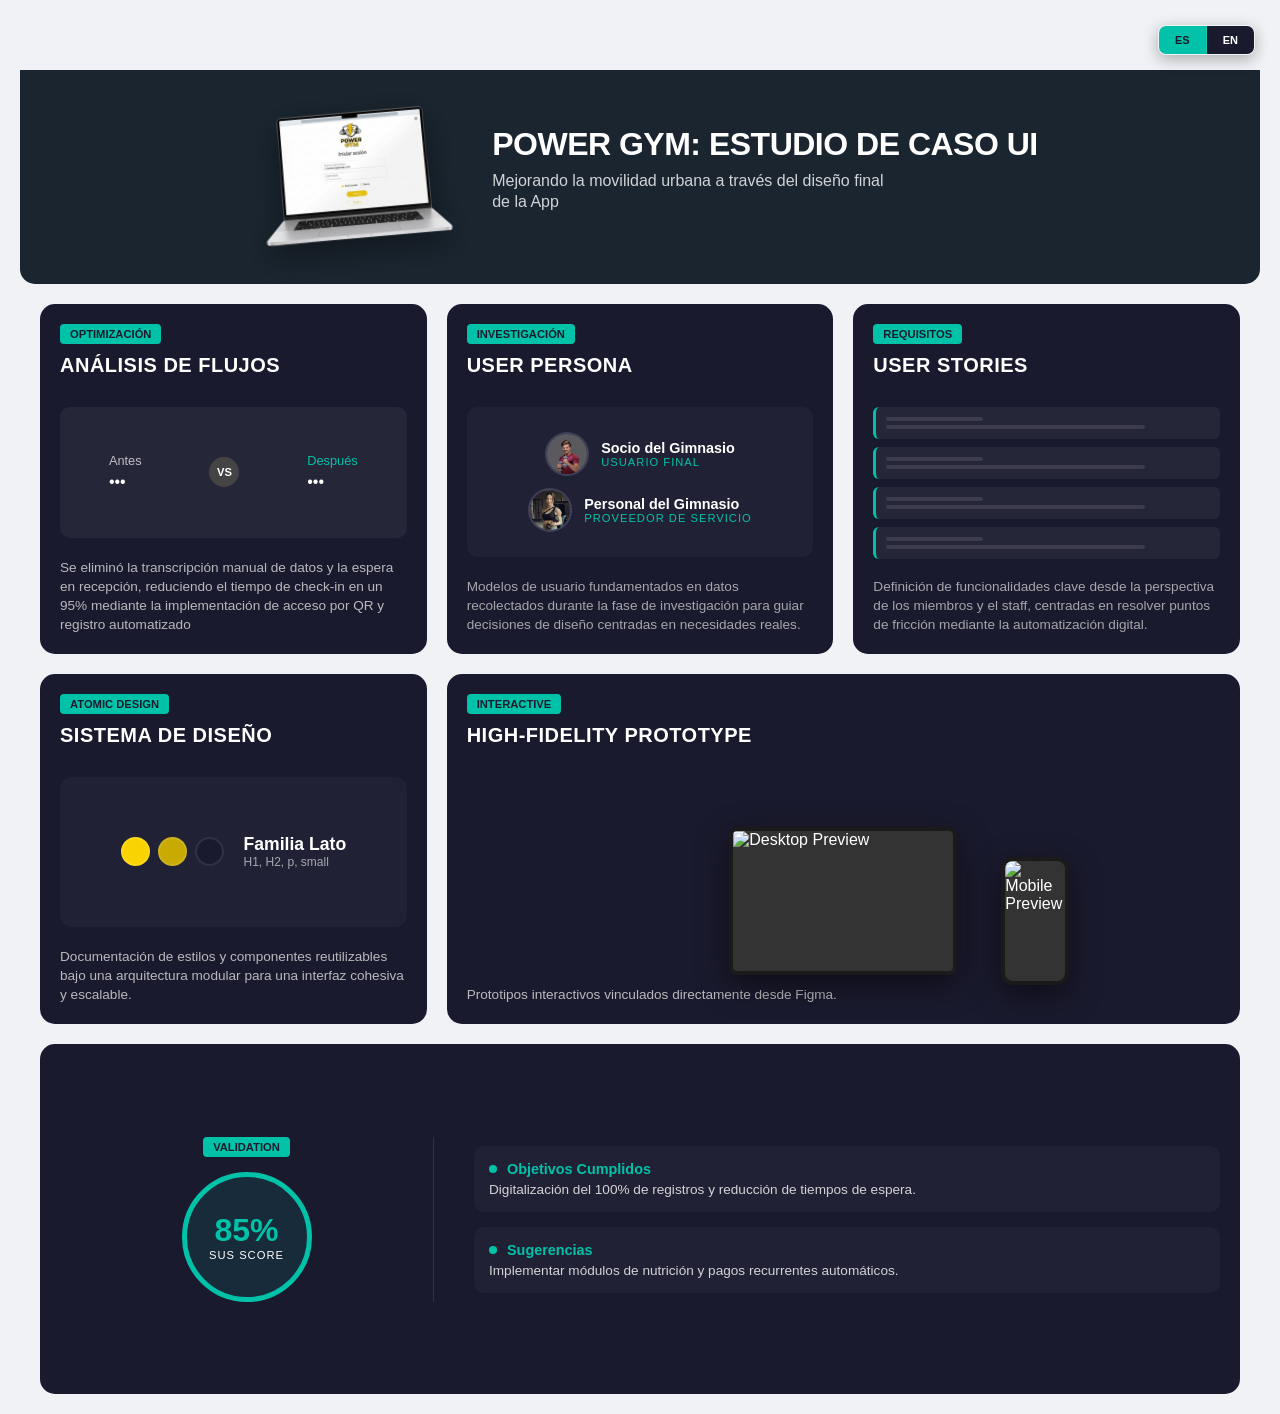
==== index.html @ 84b6cb6a "sistema de disenio" ====
<!DOCTYPE html>
<html lang="es">
<head>
    <meta charset="UTF-8">
    <meta name="viewport" content="width=device-width, initial-scale=1.0">
    <title>UI Case Study Dashboard</title>
    <link rel="stylesheet" href="style.css">
</head>
<body>
    <div class="language-selector">
    <button onclick="setLanguage('es')" id="btn-es" class="lang-btn active">ES</button>
    <button onclick="setLanguage('en')" id="btn-en" class="lang-btn">EN</button>
</div>

    <header class="main-header" onclick="openGoldenQuote()" style="cursor: pointer;">
    <div class="header-container">
        <div class="header-mockup">
            <!-- Aquí pones la ruta de tu imagen del celular -->
            <img src="img/paginaprincipal.png" alt="Power Gym App Mockup">
        </div>
        <div class="header-text">
            <h1 data-es="POWER GYM: ESTUDIO DE CASO UI" 
        data-en="POWER GYM: UI CASE STUDY">
        POWER GYM: UI CASE STUDY
    </h1>
<p data-es="Mejorando la movilidad urbana a través del diseño final de la App" 
       data-en="UI urban mobility improving commuting urban mobility to the final App design">
       UI urban mobility improving commuting urban mobility to the final App design
    </p>            
</div>
    </div>
</header>
    <main class="grid-container">
        <!-- Flow Analysis -->
        <section class="card flow-card" onclick="expandCard(this)">
    <button class="close-btn" onclick="closeCard(event, this)">&times;</button>
    
    <!-- Vista previa  -->
    <div class="card-preview">
        <div class="flow-header">
            <span class="tag-accent" data-es="Optimización"    data-en="Optimization">Optimization</span>
            <h3 data-es="Análisis de flujos"    data-en="Flow Analysis">Flow Analysis</h3>
        </div>
        <div class="comparison-preview">
            <div class="mini-flow">
                <span data-es="Antes"    data-en="Before">Before</span>
                <div class="dots">•••</div>
            </div>
            <div class="vs-circle">VS</div>
            <div class="mini-flow active-flow">
                <span data-es="Después"    data-en="After">After</span>
                <div class="dots">•••</div>
            </div>
        </div>
        <p data-es="Se eliminó la transcripción manual de datos y la espera en recepción, reduciendo el tiempo de check-in en un 95% mediante la implementación de acceso por QR y registro automatizado"
            data-en="Manual data transcription and reception wait times were eliminated, reducing check-in time by 95% through QR code access and automated registration." 
            class="flow-description">Se eliminó la transcripción manual de datos y la espera en recepción, reduciendo el tiempo de check-in en un 95% mediante la implementación de acceso por QR y registro automatizado</p>
    </div>

    
    <div class="card-details" style="text-align: center;">
        <p class="flow-description" data-es="Flujo de tareas"    data-en="Task Flow">Task Flow</p>
        <div class="modal-flow-container">
            <div class="flow-section">
                <h4><span class="status-dot red"></span><span data-es="Antes" data-en="Before">Before</span></h4>
                <div class="flow-image-container">
                    <img src="img/flows/taskFlow-Before.PNG" 
                        data-img-es="img/flows/taskFlow-Antes.PNG" 
                        data-img-en="img/flows/taskFlow-Before.PNG" 
                        alt="Flow">
                </div>
                <p class="caption"
                    data-es="Gestión de procesos basada en registros manuales y tareas repetitivas de transcripción de datos." 
                    data-en="Process management based on manual logs and repetitive data transcription tasks.">
                    Process management based on manual logs and repetitive data transcription tasks.</p>
            </div>

            <div class="flow-divider"></div>

            <div class="flow-section">
                <h4><span class="status-dot green"></span><span data-es="Después" data-en="After">After</span></h4>
                <div class="flow-image-container">
                    <img src="img/flows/taskFlow-After.PNG" 
                        data-img-es="img/flows/taskFlow-Despues.PNG" 
                        data-img-en="img/flows/taskFlow-After.PNG" 
                        alt="Flow">
                </div>
                 <p class="caption"
                    data-es="Ecosistema digital optimizado con validación vía QR, eliminando la carga administrativa manual." 
                    data-en="Optimized digital ecosystem with QR validation, eliminating manual administrative overhead.">
                    Optimized digital ecosystem with QR validation, eliminating manual administrative overhead.</p>
            </div>
        </div>
       
        <p class="flow-description" data-es="Flujo de Usuario: Socio del Gimnasio"    data-en="User Flow - Gym Member">User Flow - Gym Member</p>
        <div class="modal-flow-container">
            <div class="flow-section">
                <h4><span class="status-dot red"></span><span data-es="Antes" data-en="Before">Before</span></h4>
                <div class="flow-image-container">
                    <img src="img/flows/userFlow-Member-Before.PNG" 
                        data-img-es="img/flows/userFlow-Member-Antes.PNG" 
                        data-img-en="img/flows/userFlow-Member-Before.PNG" 
                        alt="Flow">
                </div>
                <p class="caption"
                    data-es="Proceso offline dependiente de validación humana constante para pagos y control de acceso." 
                    data-en="Offline process dependent on constant human validation for payments and access control.">
                     Offline process dependent on constant human validation for payments and access control.</p>
            </div>

            <div class="flow-divider"></div>

            <div class="flow-section">
                <h4><span class="status-dot green"></span><span data-es="Después" data-en="After">After</span></h4>
                <div class="flow-image-container">
                    <img src="img/flows/userFlow-Member-After.PNG" 
                        data-img-es="img/flows/userFlow-Member-Despues.PNG"  
                        data-img-en="img/flows/userFlow-Member-After.PNG" 
                        alt="Flow">
                </div>
                 <p class="caption"
                    data-es="Automatización de procesos con validación de membresía en tiempo real y gestión de datos centralizada." 
                    data-en="Process automation with real-time membership validation and centralized data management.">
                   Process automation with real-time membership validation and centralized data management.</p>
            </div>
        </div>

        <p class="flow-description" data-es="Flujo de Usuario: Personal del Gimnasio"    data-en="User Flow - Gym Staff">User Flow - Gym Staff</p>
        <div class="modal-flow-container">
            <div class="flow-section">
                <h4><span class="status-dot red"></span><span data-es="Antes" data-en="Before">Before</span></h4>
                <div class="flow-image-container">
                    <img src="img/flows/userFlow-Staff-Before.PNG" 
                        data-img-es="img/flows/userFlow-Staff-Antes.PNG" 
                        data-img-en="img/flows/userFlow-Staff-Before.PNG" 
                        alt="Flow">
                </div>
                <p class="caption"
                    data-es="Operación basada en procesos analógicos con alta carga administrativa, incluyendo transcripción manual de asistencias y avisos en pizarrón físico." 
                    data-en="Analog-based operations with heavy administrative workload, including manual attendance tracking and physical notice boards.">
                     Analog-based operations with heavy administrative workload, including manual attendance tracking and physical notice boards.</p>
            </div>

            <div class="flow-divider"></div>

            <div class="flow-section">
                <h4><span class="status-dot green"></span><span data-es="Después" data-en="After">After</span></h4>
                <div class="flow-image-container">
                    <img src="img/flows/userFlow-Staff-After.PNG" 
                        data-img-es="img/flows/userFlow-Staff-Despues.PNG" 
                        data-img-en="img/flows/userFlow-Staff-After.PNG" 
                        alt="Flow">
                </div>
                 <p class="caption"
                    data-es="Gestión operativa optimizada mediante una plataforma digital, automatizando el control de acceso y la comunicación de avisos en tiempo real." 
                    data-en="Streamlined operations via a digital platform, automating access control and real-time announcement management.">
                   Streamlined operations via a digital platform, automating access control and real-time announcement management.</p>
            </div>
        </div>
    </div>
        </section>

        <!-- User Personas -->
        <section class="card persona-card" onclick="expandCard(this)">
            <button class="close-btn" onclick="closeCard(event, this)">&times;</button>
            
            <!-- PARTE 1: Vista previa en el Dashboard (Grid) -->
            <div class="card-preview">
                <div >
                    <span class="tag-accent" data-es="Investigación" data-en="Research">Research</span>
                    <h3>User Persona</h3>
                </div>
                
                <!-- Diseño de vista previa: dos avatares y nombres -->
                <div class="persona-ghost-container">
                    <div class="ghost-profile">
                        <div class="ghost-avatar">
                            <!-- Puedes poner una mini imagen aquí o dejar el estilo CSS -->
                            <img src="img/userPersona/Member.png" alt="Member">
                        </div>
                        <div class="ghost-info">
                            <div class="ghost-name" data-es="Socio del Gimnasio" data-en="Gym Member">Gym Member</div>
                            <div class="ghost-tag" data-es="Usuario Final" data-en="End User">End User</div>
                        </div>
                    </div>
                    <div class="ghost-profile">
                        <div class="ghost-avatar">
                            <!-- Puedes poner una mini imagen aquí o dejar el estilo CSS -->
                            <img src="img/userPersona/Staff.png" alt="Staff">
                        </div>
                        <div class="ghost-info">
                            <div class="ghost-name" data-es="Personal del Gimnasio" data-en="Gym Staff">Gym Staff</div>
                            <div class="ghost-tag" data-es="Proveedor de Servicio" data-en="Service Provider">Service Provider</div>
                        </div>
                    </div>
                </div>
                <p class="persona-description"
                data-es="Modelos de usuario fundamentados en datos recolectados durante la fase de investigación para guiar decisiones de diseño centradas en necesidades reales." 
                data-en="User models grounded in data collected during the research phase to guide design decisions centered on real-world needs.">
                User models grounded in data collected during the research phase to guide design decisions centered on real-world needs.</p>
            </div>

            <!-- PARTE 2: Contenido dentro del Modal (Al expandir) -->
            <div class="card-details">
                <div class="modal-persona-container">
                    
                    <!-- Persona 1 -->
                    <div class="persona-block">
                        <h4><span class="status-dot green"></span> <span data-es="User Persona - Socio del Gimnasio" data-en="User Persona - Gym Member">User Persona - Gym Member</span></h4>
                        <div class="persona-image-wrapper">
                            <!-- CAMBIA ESTA RUTA POR TU PRIMERA IMAGEN -->
                            <img src="img/userPersona/userPersona-Member-EN.PNG" 
                            data-img-es="img/userPersona/userPersona-Member-ES.PNG" 
                            data-img-en="img/userPersona/userPersona-Member-EN.PNG" 
                            alt="User Persona Member" 
                            class="full-persona-img">
                        </div>
                        <p class="caption"
                        data-es="Perfil detallado de un usuario final que valora la eficiencia y la tecnología. Luis representa al cliente que busca eliminar la fricción administrativa mediante soluciones digitales como el registro por QR, permitiéndole centrarse en sus metas de salud y bienestar sin procesos manuales lentos." 
                        data-en="Comprehensive end-user profile focusing on efficiency and technology adoption. Luis represents the member archetype seeking to eliminate administrative friction through digital solutions like QR check-ins, allowing him to focus on his fitness goals without the burden of slow, manual processes.">
                        Comprehensive end-user profile focusing on efficiency and technology adoption. Luis represents the member archetype seeking to eliminate administrative friction through digital solutions like QR check-ins, allowing him to focus on his fitness goals without the burden of slow, manual processes.</p>
                    </div>

                    <!-- Divisor opcional (se oculta en móvil con CSS) -->
                    <div class="persona-divider"></div>

                    <!-- Persona 2 -->
                    <div class="persona-block">
                        <h4><span class="status-dot green"></span> <span data-es="User Persona - Personal del Gimnasio" data-en="User Persona - Gym Staff">User Persona - Gym Staff</span></h4>
                        <div class="persona-image-wrapper">
                            <!-- CAMBIA ESTA RUTA POR TU PRIMERA IMAGEN -->
                            <img src="img/userPersona/userPersona-Staff-EN.PNG" 
                            data-img-es="img/userPersona/userPersona-Staff-ES.PNG" 
                            data-img-en="img/userPersona/userPersona-Staff-EN.PNG" 
                            alt="User Persona Staff" 
                            class="full-persona-img">
                        </div>
                        <p class="caption"
                        data-es="Perfil del usuario interno (Staff) que desempeña roles duales como recepcionista y entrenadora. Perla representa la necesidad de automatizar tareas administrativas redundantes, como la doble entrada de datos, para liberar tiempo que pueda invertir en la atención directa y el entrenamiento de los socios." 
                        data-en="Internal user profile (Staff) showcasing the dual role of receptionist and trainer. Perla represents the critical need to automate redundant administrative tasks, such as double data entry, to reclaim time for direct member support and fitness coaching.">
                        Internal user profile (Staff) showcasing the dual role of receptionist and trainer. Perla represents the critical need to automate redundant administrative tasks, such as double data entry, to reclaim time for direct member support and fitness coaching.</p>
                    </div>
                    
                </div>
            </div>
        </section>


        <!-- User Stories -->
        <section class="card story-card" onclick="expandCard(this)">
            <button class="close-btn" onclick="closeCard(event, this)">&times;</button>
            
            <div class="card-preview">
                <div class="story-header">
                    <span class="tag-accent" data-es="Requisitos" data-en="Requirements">Requirements</span>
                    <h3>User Stories</h3>
                </div>
                
                <!-- Representación visual de mini stories -->
                <div class="mini-stories-container">
                    <div class="mini-story-item">
                        <div class="story-line short"></div>
                        <div class="story-line long"></div>
                    </div>
                    <div class="mini-story-item">
                        <div class="story-line short"></div>
                        <div class="story-line long"></div>
                    </div>
                    <div class="mini-story-item">
                        <div class="story-line short"></div>
                        <div class="story-line long"></div>
                    </div>
                    <div class="mini-story-item">
                        <div class="story-line short"></div>
                        <div class="story-line long"></div>
                    </div>
                </div>
                <p class="story-description"
                data-es="Definición de funcionalidades clave desde la perspectiva de los miembros y el staff, centradas en resolver puntos de fricción mediante la automatización digital." 
                data-en="Key functionality defined from the perspective of members and staff, focused on resolving friction points through digital automation.">
                    Key functionality defined from the perspective of members and staff, focused on resolving friction points through digital automation.</p>
            </div>

            <div class="card-details">
                <div class="modal-stories-container">
                    
                    <!-- User Story 1 -->
                    <div class="story-block">
                        <h4><span class="status-dot green"></span> 
                            <span data-es="User Story - Módulo de Registro e Incorporación" 
                            data-en="User Story - Registration & Onboarding Module">
                            User Story - Registration & Onboarding Module</span></h4>
                        <div class="story-image-wrapper">
                            <img src="img/userStory/userStory1-EN.PNG" 
                            data-img-es="img/userStory/userStory1-ES.PNG" 
                            data-img-en="img/userStory/userStory1-EN.PNG"  
                            alt="User Story 1" class="full-story-img">
                        </div>
                    </div>

                    <div class="persona-divider-horizontal"></div>

                    <!-- User Story 2 -->
                    <div class="story-block">
                        <h4><span class="status-dot green"></span> 
                            <span data-es="User Story - Módulo de Acceso y Control" 
                            data-en="User Story - Access & Control Module">
                            User Story - Access & Control Module</span></h4>
                        <div class="story-image-wrapper">
                            <img src="img/userStory/userStory2-EN.PNG" 
                            data-img-es="img/userStory/userStory2-ES.PNG" 
                            data-img-en="img/userStory/userStory2-EN.PNG"  
                            alt="User Story 2" class="full-story-img">
                        </div>
                    </div>

                    <div class="persona-divider-horizontal"></div>
                    
                    <!-- User Story 3 -->
                    <div class="story-block">
                        <h4><span class="status-dot green"></span> 
                            <span data-es="User Story - Módulo Administrativo" 
                            data-en="User Story - Administrative Module">
                            User Story - Administrative Module</span></h4>
                        <div class="story-image-wrapper">
                            <img src="img/userStory/userStory3-EN.PNG" 
                            data-img-es="img/userStory/userStory3-ES.PNG" 
                            data-img-en="img/userStory/userStory3-EN.PNG"  
                            alt="User Story 3" class="full-story-img">
                        </div>
                    </div>

                    <div class="persona-divider-horizontal"></div>
                    
                    <!-- User Story 4 -->
                    <div class="story-block">
                        <h4><span class="status-dot green"></span> 
                            <span data-es="User Story - Módulo de Comunicación" 
                            data-en="User Story - Communication Module">
                            User Story - Communication Module</span></h4>
                        <div class="story-image-wrapper">
                            <img src="img/userStory/userStory4-EN.PNG" 
                            data-img-es="img/userStory/userStory4-ES.PNG" 
                            data-img-en="img/userStory/userStory4-EN.PNG"  
                            alt="User Story 4" class="full-story-img">
                        </div>
                    </div>

                    <div class="persona-divider-horizontal"></div>
                </div>
            </div>
        </section>
        
        <!-- Sistema de diseno -->
        <section class="card ds-card" onclick="expandCard(this)">
            <button class="close-btn" onclick="closeCard(event, this)">&times;</button>
            
            <!-- PARTE 1: Vista previa (Identidad Visual) -->
            <div class="card-preview">
                <div class="ds-header">
                    <span class="tag-accent">Atomic Design</span>
                    <h3 data-es="Sistema de Diseño" 
                data-en="Design System">Design System</h3>
                </div>
                
                <div class="ds-visual-preview">
                    <!-- Muestra de Colores (Basado en tu imagen de Primary/Secondary) -->
                    <div class="color-palette-mini">
                        <span class="color-circle" style="background:#fad402"></span>
                        <span class="color-circle" style="background:#c8aa02"></span>
                        <span class="color-circle" style="background:#1a1a2e"></span>
                    </div>
                    <!-- Muestra de Tipografía (Basado en Lato) -->
                    <div class="font-preview">
                        <span class="font-lato" data-es="Familia Lato" 
                        data-en="Lato Family">Lato Family</span>
                        <span class="font-spec">H1, H2, p, small</span>
                    </div>
                </div>
                <p class="ds-description"
                data-es="Documentación de estilos y componentes reutilizables bajo una arquitectura modular para una interfaz cohesiva y escalable." 
                data-en="Documentation of styles and reusable components under a modular architecture for a cohesive and scalable interface.">
                Documentation of styles and reusable components under a modular architecture for a cohesive and scalable interface.</p>
            </div>

            <!-- PARTE 2: Contenido del Modal (Documentación Completa) -->
            <div class="card-details">
                <div class="modal-ds-container">
                    
                    <!-- Bloque 1: Colores -->
                    <div class="ds-block">
                        <h4><span class="status-dot green"></span> 
                            <span data-es="Sistema de colores" 
                            data-en="Color Systems"> Color Systems</span></h4>
                        <div class="ds-image-wrapper">
                            <img src="img/dS/dScolores.png" alt="colores">
                        </div>
                        <p class="caption" 
                            data-es="Paleta cromática expandida y sistema de colores semánticos. Cada tono fue seleccionado siguiendo estándares de accesibilidad (WCAG) y organizado en diferentes estados de interacción para garantizar una interfaz intuitiva y accesible" 
                            data-en="Expanded color palette and semantic color system. Each tone was selected following accessibility standards (WCAG) and organized into different interaction states to ensure an intuitive and accessible interface">
                            Expanded color palette and semantic color system. Each tone was selected following accessibility standards (WCAG) and organized into different interaction states to ensure an intuitive and accessible interface</p>
                    </div>

                    
                    <!-- Bloque 2: icons -->
                    <div class="ds-block">
                        <h4><span class="status-dot green"></span> 
                            <span data-es="Iconografía y Recursos de Marca" 
                            data-en="Iconography & Brand Assets">Iconography & Brand Assets</span></h4>
                        <div class="ds-image-wrapper">
                            <img src="img/dS/dSicLogo.png" alt="Tipografia">
                        </div>
                        <p class="caption" 
                            data-es="Desarrollo de una biblioteca de activos visuales que incluye iconografía técnica, variantes de botones sociales y el logotipo institucional. Cada elemento está diseñado como un componente reutilizable, permitiendo una integración rápida en el desarrollo y manteniendo la fidelidad visual de la marca en cada punto de contacto del sistema" 
                            data-en="Development of a visual asset library featuring technical iconography, social button variants, and the corporate logo. Each element is designed as a reusable component, enabling fast development integration while maintaining brand visual fidelity across every system touchpoint">
                            Development of a visual asset library featuring technical iconography, social button variants, and the corporate logo. Each element is designed as a reusable component, enabling fast development integration while maintaining brand visual fidelity across every system touchpoint</p>
                    </div>

                    <!-- Bloque 3: Tipografia -->
                    <div class="ds-block">
                        <h4><span class="status-dot green"></span> 
                            <span data-es="Sistema Tipográfico" 
                            data-en="Typography System">Typography System</span></h4>
                        <div class="ds-image-wrapper">
                            <img src="img/dS/dStypography.png" alt="Tipografia">
                        </div>
                        <p class="caption" 
                            data-es="Implementación de una escala tipográfica basada en la familia Lato. Se definieron jerarquías claras para escritorio y dispositivos móviles, asegurando la legibilidad y una estructura visual consistente en toda la plataforma mediante el uso de estilos específicos para encabezados, cuerpo de texto y etiquetas" 
                            data-en="Implementation of a typographic scale based on the Lato family. Clear hierarchies were defined for both desktop and mobile devices, ensuring readability and a consistent visual structure across the platform through the use of specific styles for headings, body text, and labels">
                            Implementation of a typographic scale based on the Lato family. Clear hierarchies were defined for both desktop and mobile devices, ensuring readability and a consistent visual structure across the platform through the use of specific styles for headings, body text, and labels</p>
                    </div>
                    
                    <!-- Bloque 4: drafts -->
                    <div class="ds-block">
                        <h4><span class="status-dot green"></span> 
                            <span data-es="Sistema de Rejillas y Arquitectura de Maquetación" 
                            data-en="Grid System & Layout Architecture">Grid System & Layout Architecture</span></h4>
                        <div class="ds-image-wrapper">
                            <img src="img/dS/dSdrafts.png" alt="Tipografia">
                        </div>
                        <p class="caption" 
                            data-es="Estructura de diagramación responsiva diseñada para garantizar una alineación matemática y visual en cualquier dispositivo. El sistema utiliza una rejilla de 12 columnas para escritorio, 8 para tablet y 4 para móvil, permitiendo una distribución de contenido fluida y coherente en todo el ecosistema digital" 
                            data-en="Responsive layout structure designed to ensure mathematical and visual alignment across any device. The system utilizes a 12-column grid for desktop, 8 for tablet, and 4 for mobile, enabling fluid and coherent content distribution throughout the digital ecosystem">
                            Responsive layout structure designed to ensure mathematical and visual alignment across any device. The system utilizes a 12-column grid for desktop, 8 for tablet, and 4 for mobile, enabling fluid and coherent content distribution throughout the digital ecosystem</p>
                    </div>
                    
                    <!-- Bloque 5: botones -->
                    <div class="ds-block">
                        <h4><span class="status-dot green"></span> 
                            <span data-es="Botón Interactivo" 
                            data-en="Interactive Button">Interactive Button</span></h4>
                        <div class="ds-image-wrapper">
                            <img src="img/dS/dSbuttons.png" alt="Tipografia">
                        </div>
                        <p class="caption" 
                            data-es="Diseño de un sistema de botones altamente escalable y modular. La estructura define variantes por tamaño (Small, Normal, Big), jerarquía (Primary, Secondary, Outline) y estados de interacción (Default, Hover, Active, Disabled). Esta documentación técnica garantiza una implementación de código limpia y una experiencia de usuario predecible en toda la interfaz" 
                            data-en="Design of a highly scalable and modular button system. The structure defines variants by size (Small, Normal, Big), hierarchy (Primary, Secondary, Outline), and interaction states (Default, Hover, Active, Disabled). This technical documentation ensures clean code implementation and a predictable user experience across the entire interface">
                            Design of a highly scalable and modular button system. The structure defines variants by size (Small, Normal, Big), hierarchy (Primary, Secondary, Outline), and interaction states (Default, Hover, Active, Disabled). This technical documentation ensures clean code implementation and a predictable user experience across the entire interface</p>
                    </div>
                    
                    <!-- Bloque 6: Modales -->
                    <div class="ds-block">
                        <h4><span class="status-dot green"></span> 
                            <span data-es="Sistema de Notificaciones y Ventanas Emergentes" 
                            data-en="System Notifications & Modals">System Notifications & Modals</span></h4>
                        <div class="ds-image-wrapper">
                            <img src="img/dS/dScards.png" alt="Tipografia">
                        </div>
                        <p class="caption" 
                            data-es="Diseño de componentes de retroalimentación para mejorar la experiencia del usuario. Incluye modales de confirmación, notificaciones tipo 'Toast' con variantes semánticas y estados de carga (loading) coherentes. Estos elementos aseguran que el usuario esté siempre informado sobre el estado de sus acciones dentro de la plataforma" 
                            data-en="Design of feedback components to enhance the user experience. Includes confirmation modals, 'Toast' notifications with semantic variants, and consistent loading states. These elements ensure the user is always informed about the status of their actions within the platform">
                            Design of feedback components to enhance the user experience. Includes confirmation modals, 'Toast' notifications with semantic variants, and consistent loading states. These elements ensure the user is always informed about the status of their actions within the platform</p>
                    </div>
                </div>
            </div>
        </section>

        <!-- ============================================= -->
<!-- TARJETA PROTOTYPE (REEMPLAZA USER FLOW)       -->
<!-- ============================================= -->
<section class="card prototype-card" onclick="expandCard(this)">
    <button class="close-btn" onclick="closeCard(event, this)">&times;</button>
    
    <!-- PARTE 1: Vista previa (Desktop & Mobile) -->
    <div class="card-preview">
        <div class="ds-header">
            <span class="tag-accent">Interactive</span>
            <h3>High-Fidelity Prototype</h3>
        </div>
        
        <div class="prototype-preview-container">
            <!-- Representación visual de Desktop -->
            <div class="preview-device desktop-view">
                <div class="device-screen">
                    <img src="img/prototype-desktop-snap.png" alt="Desktop Preview">
                </div>
            </div>
            <!-- Representación visual de Mobile -->
            <div class="preview-device mobile-view">
                <div class="device-screen">
                    <img src="img/prototype-mobile-snap.png" alt="Mobile Preview">
                </div>
            </div>
        </div>
        <p class="ds-description">Prototipos interactivos vinculados directamente desde Figma.</p>
    </div>

    <!-- PARTE 2: Contenido del Modal (Figma Embeds) -->
    <div class="card-details">
        <div class="modal-prototype-container">
            
    <!-- Bloque Desktop -->
    <div class="proto-block desktop-proto">
        <h4>Desktop Experience</h4>
        <div class="iframe-wrapper">
            <iframe src="https://embed.figma.com/proto/ivTYbFZ55NKG0lSTbBZyms/Design-System-de-Essentia-Verde--Community-?node-id=88-373&p=f&scaling=scale-down-width&content-scaling=fixed&page-id=88%3A372&embed-host=share" allowfullscreen></iframe>
        </div>
    </div>

    <!-- Bloque Mobile -->
    <div class="proto-block mobile-proto">
    <h4>Mobile App</h4>
    <div class="iframe-wrapper">
        <!-- Se cambió 'scaling=scale-down' por 'scaling=scale-down-width' y se añadió 'hide-footer=1' -->
        <iframe 
            src="https://embed.figma.com/proto/ivTYbFZ55NKG0lSTbBZyms/Design-System-de-Essentia-Verde--Community-?node-id=98-5051&p=f&scaling=scale-down-width&content-scaling=fixed&page-id=98%3A5050&starting-point-node-id=98%3A5051&embed-host=share&hide-footer=1" 
            allowfullscreen>
        </iframe>
    </div>
</div>
            
</div>
    </div>
</section>

<!-- ============================================= -->
<!-- TARJETA RESULTS & METRICS (FULL WIDTH)        -->
<!-- ============================================= -->
<section class="card results-card full-wide" onclick="expandCard(this)">
    <button class="close-btn" onclick="closeCard(event, this)" aria-label="Cerrar detalle">&times;</button>
    
    <!-- PARTE 1: Vista previa en el Dashboard -->
    <div class="card-preview results-preview-layout">
        <!-- Lado Izquierdo: SUS Score -->
        <div class="sus-container">
            <span class="tag-accent">Validation</span>
            <div class="sus-circle-result">
                <span class="sus-value">85%</span>
                <span class="sus-label">SUS Score</span>
            </div>
        </div>

        <!-- Lado Derecho: Objetivos y Sugerencias -->
        <div class="summary-details">
            <div class="summary-box goals-box">
                <h4><span class="status-dot green"></span> Objetivos Cumplidos</h4>
                <p>Digitalización del 100% de registros y reducción de tiempos de espera.</p>
            </div>
            <div class="summary-box suggestions-box">
                <h4><span class="status-dot green"></span> Sugerencias</h4>
                <p>Implementar módulos de nutrición y pagos recurrentes automáticos.</p>
            </div>
        </div>
    </div>

    <!-- PARTE 2: Contenido dentro del Modal (Detallado) -->
    <div class="card-details">
        <div class="modal-results-detailed">
            <div class="results-header-detailed">
                <h3>System Usability Scale (SUS) Analysis</h3>
                <p>El prototipo obtuvo una calificación de <strong>85/100</strong>, situándose en el rango de "Excelente".</p>
            </div>
            
            <div class="detailed-grid">
                <!-- Columna Objetivos -->
                <div class="detailed-section">
                    <h4>Objetivos de Negocio Logrados</h4>
                    <ul class="check-list">
                        <li><strong>Eficiencia Operativa:</strong> Reducción del tiempo de registro manual (de 100s a menos de 20s).</li>
                        <li><strong>Cero Papelería:</strong> Digitalización total de vouchers y contratos.</li>
                        <li><strong>Control de Aforo:</strong> Monitoreo en tiempo real de usuarios en el gimnasio.</li>
                    </ul>
                </div>

                <!-- Columna Sugerencias -->
                <div class="detailed-section">
                    <h4>Sugerencias Estratégicas</h4>
                    <ul class="check-list">
                        <li><strong>Escalabilidad:</strong> Integrar una API de pasarela de pagos para cobros automáticos.</li>
                        <li><strong>Retención:</strong> Sistema de gamificación por asistencia constante.</li>
                        <li><strong>Hardware:</strong> Integrar lectores biométricos (huella o QR) vinculados a la App.</li>
                    </ul>
                </div>
            </div>
        </div>
    </div>
</section>

    </main>

<section id="golden-quote-hidden" class="card quote-card" >
    <button class="close-btn" onclick="closeCard(event, this)">&times;</button>
    
    <!-- PARTE 1: Lo que se ve en el Dashboard -->
    <div class="card-preview">
        <div class="quote-image" style="background-image: url('img/recepcion.jpg');"></div>
        <div class="quote-content">
            <span class="gold-label">Golden Quote</span>
            <p class="main-quote">“I feel like I lose too much time on paperwork when I could be helping customers.”</p>
        </div>
    </div>

    <!-- PARTE 2: Lo que solo se ve al abrir el modal -->
    <div class="card-details">
        <h3>INSIGHTS & ANALYSIS</h3>
        <ul class="data-list">
            <li><strong>Double-Entry Redundancy:</strong> 100% operational redundancy from logbook + PC data entry.</li>
            <li><strong>Registration Latency:</strong> 55-100 seconds per user, causing bottlenecks.</li>
            <li><strong>Peak Hour Bottlenecks:</strong> Queues of up to 8 users during 6-9 PM, delaying 30% of entries.</li>
            <li><strong>Administrative Burden:</strong> Staff spends 42 min/day (4.5 hrs/week) on manual transcription and data digitization.</li>
            <li><strong>Financial Voucher Vulnerability:</strong> Increased risk of reconciliation errors and billing disputes from accumulated payments.</li>
        </ul>
    </div>
</section>

    <div id="overlay" class="overlay"></div>

    <script src="script.js"></script>
</body>
</html>
---- style.css ----
:root {
    --bg-color: #f0f2f5;
    --card-bg: #1a1a2e;
    --text-light: #ffffff;
    --accent: #00c2a8;
    font-family: 'Lato', 'Segoe UI', Tahoma, Geneva, Verdana, sans-serif;
}

body {
    background-color: var(--bg-color);
    margin: 0;
    padding: 20px;
}


/* --- Reducción del encabezado general --- */
.main-header {
    background-color: #1a252f;
    background-size: cover;
    /* Reducimos el padding vertical de 60px a 30px */
    padding: 30px 20px;
    margin: 50px 0px;
    color: white;
    cursor: pointer;
    margin-bottom: 20px; /* Reducimos el margen inferior */
    border-radius: 0 0 15px 15px; /* Reducimos la curva */
}

.main-header:hover {
    background-color: #1e2c3a;
    transition: background 0.3s ease;
}

/* --- Ajuste del contenedor --- */
.header-container {
    max-width: 900px; /* Reducimos el ancho máximo */
    margin: 0 auto;
    display: flex;
    align-items: center;
    justify-content: center;
    gap: 25px; /* Reducimos el espacio entre imagen y texto */
    text-align: left;
}

/* --- Reducción del Mockup (Celular) --- */
.header-mockup img {
    /* Reducimos la altura de 350px a 220px */
    height: 150px;
    filter: drop-shadow(0 10px 15px rgba(0,0,0,0.4)); /* Sombra más sutil */
    transform: rotate(-5deg);
}

/* --- Reducción del Texto --- */
.header-text h1 {
    /* Reducimos el tamaño de fuente de 3rem a 2rem */
    font-size: 2rem;
    font-weight: 800;
    margin: 0;
    letter-spacing: -0.5px; /* Ajuste leve del espaciado */
}
.header-text h1:hover {
    color: var(--accent); /* Cambia al color verde que ya usas */
    transition: color 0.3s ease;
}

.header-text p {
    /* Reducimos el tamaño de fuente de 1.2rem a 1rem */
    font-size: 1rem;
    opacity: 0.8;
    max-width: 400px; /* Reducimos el ancho máximo del párrafo */
    line-height: 1.3; /* Ajuste leve del interlineado */
    margin-top: 8px; /* Menor separación con el h1 */
}

/* --- Ajuste para móviles (más compacto aún) --- */
@media (max-width: 768px) {
    .header-container {
        flex-direction: column;
        text-align: center;
        gap: 15px;
    }
    
    .header-text h1 {
        font-size: 1.6rem; /* Título más pequeño en móvil */
    }

    .header-mockup img {
        height: 180px; /* Celular más pequeño en móvil */
    }
}


/* Contenedor Grid Responsivo */
.grid-container {
    display: grid;
    grid-template-columns: repeat(auto-fit, minmax(300px, 1fr));
    gap: 20px;
    max-width: 1200px;
    margin: 0 auto;
    align-items: stretch; /* Asegura que las tarjetas se estiren verticalmente */
}

.card h3 {
    font-size: 1.25rem;
    font-weight: 700;
    text-transform: uppercase;
    letter-spacing: 0.5px;
    margin: 10px 0;
    color: var(--text-light);
}

/* Subtítulos dentro de los modales o bloques */
.card h4 {
    font-size: 1rem;
    font-weight: 600;
    color: var(--bg-color); /* Color uniforme para subtítulos */
    display: flex;
    align-items: center;
    gap: 10px;
    margin-bottom: 12px;
}

/* Estilo de las Tarjetas */
.card {
    background: var(--card-bg);
    color: var(--text-light);
    padding: 20px;
    border-radius: 15px;
    cursor: pointer;
    transition: transform 0.3s ease, box-shadow 0.3s ease;
    position: relative;
    overflow: hidden;

    /* ALTURA FIJA PARA UNIFORMIDAD */
    height: 350px; 
    display: flex;
    flex-direction: column;
    box-sizing: border-box;
}

.card:hover {
    transform: translateY(-5px);
    box-shadow: 0 10px 20px rgba(0,0,0,0.2);
}

/* Clase para expansión */
.card.active {
    position: fixed;
    top: 50%;
    left: 50%;
    transform: translate(-50%, -50%);
    width: 95%;
    max-width: 1000px;
    height: 90vh; /* Altura máxima del 80% de la pantalla */
    z-index: 1000;
    cursor: default;
    
    /* CAMBIO CLAVE: Permite el scroll si el contenido es largo */
    overflow-y: auto; 
    
    /* Opcional: mejora el scroll en navegadores modernos */
    scrollbar-width: thin;
    scrollbar-color: var(--accent) var(--card-bg);
}

/* Botón cerrar oculto por defecto */
.close-btn {
    display: none;
    position: absolute;
    top: 15px;
    right: 20px; /* Aquí lo mandamos a la derecha */
    background: rgba(0, 0, 0, 0.5); /* Fondo oscuro circular para que resalte */
    border: none;
    color: white;
    font-size: 24px;
    font-weight: bold;
    cursor: pointer;
    width: 35px;
    height: 35px;
    border-radius: 50%;
    line-height: 35px;
    text-align: center;
    z-index: 1010; /* Siempre por encima de todo */
    transition: background 0.3s ease;
}

.close-btn:hover {
    background: rgba(0, 0, 0, 0.8);
}

.card.active .close-btn {
    display: block;
    position: absolute; /* O 'sticky' si quieres que te siga al bajar */
    top: 20px;
    right: 20px;
}

/* Fondo oscuro al expandir */
.overlay {
    display: none;
    position: fixed;
    top: 0;
    left: 0;
    width: 100%;
    height: 100%;
    background: rgba(0,0,0,0.7);
    z-index: 999;
}

.overlay.show {
    display: block;
}

/* Estilos internos simples */
.placeholder-img {
    background: #2a2a45;
    height: 100px;
    display: flex;
    align-items: center;
    justify-content: center;
    margin: 10px 0;
    border-radius: 8px;
}

.colors span {
    display: inline-block;
    width: 30px;
    height: 30px;
    border-radius: 50%;
    margin-right: 5px;
}

/* Responsividad para la tarjeta ancha en pantallas grandes */
@media (min-width: 1000px) {
    .grid-container {
        grid-template-columns: repeat(3, 1fr); /* 3 columnas iguales */
    }
    
    /* Si tienes la clase .wide, asegúrate de que no rompa la primera fila */
    .wide {
        grid-column: span 2;
    }
}

#golden-quote-hidden {
    display: none;
}

#golden-quote-hidden.active {
    display: block !important;
}

/* Contenedor de la vista previa */
.quote-card {
    padding: 0 !important; /* Para que la imagen llegue a los bordes */
    display: flex;
    flex-direction: column;
}

.quote-image {
    height: 180px; 
    background-size: cover;
    background-position: center;
    position: relative;
    transition: height 0.3s ease; /* Para que el cambio sea suave */
}

/* Degradado oscuro sobre la imagen para que el texto resalte */
.quote-image::after {
    content: '';
    position: absolute;
    bottom: 0;
    left: 0;
    width: 100%;
    height: 50%;
    background: linear-gradient(transparent, rgba(26, 26, 46, 1));
}

.quote-content {
    padding: 20px;
}

.gold-label {
    color: #d4af37; /* Color dorado */
    font-size: 0.9rem;
    font-weight: bold;
    display: block;
    margin-bottom: 10px;
}

.main-quote {
    font-style: italic;
    font-size: 1.2rem;
    font-weight: 600;
    line-height: 1.4;
    margin: 0;
}

/* --- LÓGICA DEL MODAL --- */

/* Ocultar detalles en el grid */
.card-details {
    display: none;
    padding: 20px;
}

/* Mostrar detalles y ajustar diseño cuando está activo */
.card.active .card-details {
    display: block;
    padding: 30px; /* Un poco más de espacio para legibilidad */
    height: auto;  /* Que crezca según el texto */
}

.card.active .quote-image {
    width: 100%;       /* Ocupa todo el ancho del modal */
    max-width: 100%;   /* Asegura que no se desborde */
    height: 450px;     /* Altura mayor para el modal */
    background-size: cover;     /* Cubre el área sin deformarse */
    background-position: center; /* Centra el punto de interés de la foto */
    margin: 0 auto;    /* Centrado clásico */
}

.card-preview {
    display: flex;
    flex-direction: column;
    height: 100%; /* Ocupa todo el espacio de la tarjeta */
}

.card-preview p:last-child {
    margin-top: auto; 
    margin-bottom: 0;
}

/* Ajusta las imágenes de previsualización para que no empujen la tarjeta */
.prototype-preview-container, 
.ds-visual-preview, 
.persona-ghost-container {
    flex-grow: 1; /* Permite que ocupen el espacio disponible */
    display: flex;
    align-items: center;
    justify-content: center;
}

/* Selecciona los párrafos descriptivos finales de cada tarjeta */
.flow-description, 
.persona-description, 
.story-description, 
.ds-description {
    margin-top: 15px;
    font-size: 0.85rem;
    font-weight: 400;
    line-height: 1.4;
    opacity: 0.8;
    color: #e0e0e0;
}

.card.active .card-preview {
    display: block; /* Cambiamos de flex a block para que respete el flujo original */
    padding: 30px;  /* Espaciado interno consistente */
   border-bottom: 1px solid rgba(255,255,255,0.1);
    width: 100%;
    box-sizing: border-box;
}
.card.active .comparison-preview {
    flex-grow: 1; /* Permite que ocupen el espacio disponible */
    margin: 20px 0;   /* Mantiene el margen arriba/abajo pero no lo centra */
}

/* Estilo específico para los títulos dentro de la vista previa del modal */
.card.active .flow-header h3 {
    margin: 10px 0;
    font-size: 1.5rem;
}
.card.active .main-quote {
    font-size: 1.8rem; /* Frase más grande en el modal */
}

/* Estilo de la lista de datos (2da foto) */
.data-list {
    list-style: none;
    padding: 0;
    margin-top: 20px;
}

.data-list li {
    margin-bottom: 25px;
    font-size: 0.95rem;
    line-height: 1.5;
    color: #e0e0e0;
}

.data-list li strong {
    color: #ffffff;
    display: block; /* Pone el título arriba del texto */
    margin-bottom: 2px;
}

/* Estilos de la Vista Previa */
.flow-card {
    display: flex;
    flex-direction: column;
    justify-content: space-between;
}

.tag-accent {
    background: var(--accent);
    color: #1a1a2e;
    font-size: 0.7rem;
    font-weight: bold;
    padding: 4px 10px;
    border-radius: 4px;
    text-transform: uppercase;
    display: inline-block;
}

.comparison-row {
    display: grid;
    grid-template-columns: 1fr 1fr; /* Dos columnas para las imágenes */
    gap: 20px;
    width: 100%;
    padding-bottom: 40px;
    border-bottom: 1px solid rgba(255,255,255,0.1); /* Línea sutil para separar */
}

.comparison-preview {
    flex-grow: 1; /* Permite que ocupen el espacio disponible */
    display: flex;
    align-items: center;
    justify-content: space-around;
    margin: 20px 0;
    background: rgba(255,255,255,0.05);
    padding: 15px;
    border-radius: 10px;
}

.vs-circle {
    background: #444;
    width: 30px;
    height: 30px;
    border-radius: 50%;
    display: flex;
    align-items: center;
    justify-content: center;
    font-size: 0.7rem;
    font-weight: bold;
}

.mini-flow span {
    font-size: 0.8rem;
    opacity: 0.7;
    display: block;
    margin-bottom: 5px;
}

.active-flow span {
    color: var(--accent);
    opacity: 1;
}

/* Estilos del Contenido en el Modal */
.modal-flow-container {
    display: flex;
    flex-direction: column; 
    gap: 60px;
    width: 100%;
    box-sizing: border-box; /* Asegura que el padding no rompa el ancho */
    padding: 10px; /* Margen de seguridad extra */
}

.vertical-arrow {
    text-align: center;
    font-size: 2rem;
    color: var(--accent);
    margin: -10px 0;
    font-weight: bold;
}

.modal-flow-container.vertical-flow {
    display: flex;
    flex-direction: column;
    align-items: center; /* Centra las imágenes */
    gap: 20px;
    padding: 20px 0;
}

.flow-section h4 {
    margin-bottom: 15px;
    display: flex;
    align-items: center;
    gap: 10px;
}

.section-divider {
    width: 100%;
    border: none;
    border-top: 2px dashed rgba(255,255,255,0.1);
    margin: 40px 0;
}

.status-dot {
    width: 8px;
    height: 8px;
    border-radius: 50%;
    flex-shrink: 0; /* Evita que el punto se deforme si el texto es largo */
}
.red { background: #ff4d4d; }
.green { background: #00c2a8; }

.flow-image-container {
    background: #2a2a45; /* Fondo oscuro para que resalten tus capturas */
    border-radius: 12px;
    box-shadow: inset 0 0 10px rgba(0,0,0,0.1);
    margin-top: 10px;
    width: 100%;
}

.flow-image-container img {
    width: 100%;
    height: auto;
    border-radius: 8px;
    display: block;
}

.caption {
    font-size: 0.8rem;
    color: #bbb;
    margin-top: 8px;
    text-align: center;
    display: block;
}

@media (max-width: 768px) {
    .comparison-row {
        grid-template-columns: 1fr; /* Una sola columna en móvil */
    }
}

/* Responsividad para el Modal (Lado a lado en pantallas grandes) */
@media (min-width: 1000px) {
    .modal-flow-container {
        flex-direction: row; /* Pone los flujos uno al lado del otro */
        align-items: flex-start;
    }
    .flow-section {
        flex: 1;
    }
    .flow-divider {
        width: 1px;
        background: rgba(255,255,255,0.1);
        align-self: stretch;
    }
}

.comparison-block {
    width: 100%;
    max-width: 800px; /* Evita que las imágenes se estiren demasiado en PC */
    display: flex;
    flex-direction: column;
    gap: 15px;
}

@media (min-width: 800px) {
    .comparison-row {
        flex-direction: row;
        align-items: flex-start;
    }
    
    .flow-section {
        flex: 1;
    }

    .flow-divider {
        width: 2px;
        background: rgba(255,255,255,0.1);
        align-self: stretch;
        margin: 0 20px;
    }
}

/* ============================================= */
/* ESTILOS ESPECÍFICOS PARA USER PERSONA          */
/* ============================================= */

/* --- 1. Vista Previa (en el Grid) --- */

.persona-card {
    display: flex;
    flex-direction: column;
    justify-content: space-between;
}


/* Contenedor de los perfiles "fantasma" */
.persona-ghost-container {
    display: flex;
    flex-direction: column;
    gap: 12px;
    margin: 20px 0;
    background: rgba(255,255,255,0.03);
    padding: 15px;
    border-radius: 10px;
}

.ghost-profile {
    display: flex;
    align-items: center;
    gap: 12px;
}

.ghost-avatar {
    width: 40px;
    height: 40px;
    background: #2a2a45; /* Color de fondo por si no carga imagen */
    border-radius: 50%;
    overflow: hidden; /* Para que la imagen sea redonda */
    border: 2px solid rgba(255,255,255,0.1);
}

.ghost-avatar img {
    width: 100%;
    height: 100%;
    object-fit: cover; /* Ajusta la imagen al círculo */
}

.ghost-name {
    font-size: 0.9rem;
    font-weight: 600;
    color: white;
}

.ghost-tag {
    font-size: 0.7rem;
    color: var(--accent);
    text-transform: uppercase;
    letter-spacing: 1px;
}

.persona-description {
    font-size: 0.85rem;
    opacity: 0.7;
    margin: 0;
}


/* --- 2. Estilos del Modal (Abierto) --- */

/* Contenedor principal dentro del modal */
.modal-persona-container {
    display: flex;
    flex-direction: column; /* Por defecto (móvil), uno debajo del otro */
    gap: 40px; /* Espacio entre bloques */
    width: 100%;
    padding-top: 20px;
}

.persona-block {
    flex: 1;
    display: flex;
    flex-direction: column;
    align-items: center; /* Centra el contenido en móvil */
}

.persona-block h4 {
    margin-bottom: 15px;
    display: flex;
    align-items: center;
    gap: 10px;
    align-self: flex-start; /* Título a la izquierda */
}

/* Contenedor de la imagen completa */
.persona-image-wrapper {
    background: #2a2a45; /* Fondo oscuro */
    padding: 10px;
    border-radius: 12px;
    box-shadow: inset 0 0 10px rgba(0,0,0,0.2);
    width: 100%;
    max-width: 450px; /* Evita que la imagen sea gigante en móvil */
}

.full-persona-img {
    width: 100%;
    height: auto;
    border-radius: 8px;
    display: block;
}

/* Divisor vertical (oculto en móvil) */
.persona-divider {
    display: none;
}


/* --- 3. Responsividad (Pantallas Grandes) --- */

@media (min-width: 1000px) {
    .modal-persona-container {
        flex-direction: column; /* Uno al lado del otro */
        align-items: flex-start;
        gap: 0; /* Usamos el divisor para el espacio */
    }

    .persona-divider {
        display: block;
        width: 1px;
        background: rgba(255,255,255,0.1);
        align-self: stretch; /* Ocupa toda la altura */
        margin: 0 30px; /* Espacio alrededor del divisor */
    }

    .persona-image-wrapper {
        max-width: 100%; /* Deja que ocupe el ancho de su columna */
    }
}

/* ============================================= */
/* ESTILOS ESPECÍFICOS PARA USER STORIES         */
/* ============================================= */

/* --- Vista Previa --- */
.story-card {
    display: flex;
    flex-direction: column;
    justify-content: space-between;
}

.mini-stories-container {
    margin: 20px 0 0px 0;
    display: flex;
    flex-direction: column;
    gap: 8px;
}

.mini-story-item {
    background: rgba(255, 255, 255, 0.05);
    padding: 10px;
    border-radius: 6px;
    border-left: 3px solid var(--accent); /* Color verde de tu sistema */
}

.story-line {
    height: 4px;
    background: rgba(255, 255, 255, 0.1);
    border-radius: 2px;
    margin-bottom: 4px;
}

.story-line.short { width: 30%; }
.story-line.long { width: 80%; margin-bottom: 0; }

.story-description {
    font-size: 0.85rem;
    opacity: 0.7;
    margin-top: 0px;
}

/* --- Modal (Diseño Vertical) --- */
.modal-stories-container {
    display: flex;
    flex-direction: column;
    gap: 40px;
    width: 100%;
    align-items: center;
    padding-bottom: 40px;
}

.story-block {
    width: 100%;
    max-width: 850px; /* Un poco más ancho para leer mejor las tablas o texto de las stories */
}

.story-block h4 {
    margin-bottom: 15px;
    color: var(--text-light);
}

.story-image-wrapper {
    background: #2a2a45;
    padding: 10px;
    border-radius: 12px;
    box-shadow: 0 4px 15px rgba(0,0,0,0.2);
}

.full-story-img {
    width: 100%;
    height: auto;
    border-radius: 8px;
    display: block;
}

/* Reutilizamos el divisor que ya definimos para las Personas */

/* --- Vista Previa del Design System --- */
.ds-visual-preview {
    margin: 20px 0;
    display: flex;
    align-items: center;
    gap: 20px;
    background: rgba(255,255,255,0.03);
    padding: 15px;
    border-radius: 12px;
}

.color-palette-mini {
    display: flex;
    gap: 8px;
}

.color-circle {
    width: 25px;
    height: 25px;
    border-radius: 50%;
    border: 2px solid rgba(255,255,255,0.1);
}

.font-preview {
    display: flex;
    flex-direction: column;
}

.font-lato {
    font-weight: bold;
    font-size: 1.1rem;
}

.font-spec {
    font-size: 0.75rem;
    opacity: 0.6;
}

/* --- Modal del Design System --- */
.modal-ds-container {
    display: flex;
    flex-direction: column;
    gap: 40px;
    align-items: center;
    width: 100%;
}

.ds-image-grid {
    display: grid;
    grid-template-columns: 1fr 1fr; /* Dos imágenes lado a lado en PC */
    gap: 15px;
    margin-top: 10px;
}

.ds-image-wrapper {
    background: #ffffff10;
    padding: 15px;
    border-radius: 12px;
    width: 100%;
}

.ds-image-wrapper img, .ds-image-grid img {
    width: 100%;
    height: auto;
    border-radius: 6px;
}

@media (min-width: 1000px) {
    .modal-ds-container {
        display: grid;
        grid-template-columns: 1fr 1fr; /* Dos columnas de igual tamaño */
        gap: 40px;
        align-items: start; /* Alinea los bloques arriba si tienen alturas distintas */
    }

    /* Si quieres que algún bloque (como el de colores) ocupe todo el ancho, 
       puedes usar esta clase opcional: */
    .ds-block-full {
        grid-column: span 2;
    }
}

@media (max-width: 768px) {
    .ds-image-grid {
        grid-template-columns: 1fr; /* Una sola imagen en móvil */
    }
}

/* --- Contenedor de Vista Previa --- */
.prototype-preview-container {
    position: relative;
    height: 180px;
    margin: 20px 0;
    display: flex;
    justify-content: center;
    align-items: flex-end;
}

.preview-device {
    background: #333;
    border-radius: 8px;
    border: 4px solid #1a1a1a;
    overflow: hidden;
    box-shadow: 0 10px 30px rgba(0,0,0,0.5);
}

.desktop-view {
    width: 220px;
    height: 140px;
    z-index: 1;
}

.mobile-view {
    width: 60px;
    height: 120px;
    position: absolute;
    right: 20%;
    bottom: -10px;
    z-index: 2;
    border-radius: 12px;
}

.device-screen img {
    width: 100%;
    height: 100%;
    object-fit: cover;
}

/* --- Contenedor del Modal (Iframes) --- */
.modal-prototype-container {
    display: flex;
    flex-direction: row;
    /* justify-content: stretch para que ocupen todo el ancho disponible */
    justify-content: stretch; 
    align-items: flex-start;
    width: 100%;
    gap: 30px; /* Único espacio real entre los dos bloques */
    padding: 0; /* Eliminamos rellenos laterales del contenedor padre */
}

/* Quitamos cualquier fondo oscuro que pueda quedar */
.iframe-wrapper {
    background: transparent !important;
    box-shadow: none; /* Opcional: quita la sombra si quieres un look más plano */
}

.proto-block {
    display: flex;
    flex-direction: column;
    /* Quitamos cualquier margin-left o right: auto que esté centrando el bloque */
    margin: 0; 
}

/* Basado en tus medidas 1440 y 430 */
.desktop-proto {
    flex: 3.3; /* Proporción mayor para Desktop */
}

.mobile-proto {
   flex: 0 0 430px; /* No crece ni se encoge, se queda en 430px exactos */
    max-width: 30%;
}

.iframe-wrapper iframe {
    width: 100% !important;
    height: 500px; /* Ajusta este alto según veas que se corta tu diseño */
    border: none;
    background: transparent !important;
}
/* Ajuste específico para el iframe de Mobile */
.mobile-iframe {
    max-width: 380px;    /* El prototipo móvil no necesita ser tan ancho como el de PC */
    margin: 0 auto;      /* Lo centra dentro de su bloque */
}

/* Ajuste opcional para centrar el móvil si queda muy ancho */
.mobile-iframe iframe {
    max-width: 450px; 
    margin: 0 auto;
    display: block;
}

/* Esto hace que la tarjeta ocupe dos columnas en el grid */
.prototype-card {
    grid-column: span 2;
    height: 350px; /* Misma altura que las pequeñas */
}

/* Ajuste fino para la imagen de los dispositivos en la tarjeta ancha */
.prototype-card .prototype-preview-container {
    height: auto; 
    margin: 10px 0;
}

/* Media Query: En móviles vuelve a ocupar solo una columna */
@media (max-width: 768px) {
    .prototype-card {
        grid-column: span 1;
    }
}
@media (max-width: 1024px) {
    .modal-prototype-container {
        flex-direction: column;
        align-items: center;
    }
    
    .proto-block {
        width: 100%;
    }
}

@media (max-width: 850px) {
    .modal-prototype-container {
        flex-direction: column;
        align-items: center;
    }
    .desktop-proto, .mobile-proto {
        width: 100%;
    }
}

/* --- Configuración de la Tarjeta de Triple Ancho --- */
.full-wide {
    grid-column: span 3; /* Ocupa las 3 columnas en desktop */
    min-height: 250px;
}

@media (max-width: 1000px) {
    .full-wide {
        grid-column: span 1; /* En tablet/móvil vuelve a normal */
    }
}

/* --- Layout de la Vista Previa --- */
.results-preview-layout {
    display: flex;
    flex-direction: row;
    align-items: center;
    gap: 40px;
    height: 100%;
}

/* Estilo del Círculo SUS */
.sus-container {
    flex: 1;
    display: flex;
    flex-direction: column;
    align-items: center;
    justify-content: center;
    border-right: 1px solid rgba(255,255,255,0.1);
}

.sus-circle-result {
    margin-top: 15px;
    width: 120px;
    height: 120px;
    border: 5px solid var(--accent);
    border-radius: 50%;
    display: flex;
    flex-direction: column;
    align-items: center;
    justify-content: center;
    background: rgba(0, 194, 168, 0.1);
}

.sus-value {
    font-size: 2rem;
    font-weight: 800;
    color: var(--accent);
}

.sus-label {
    font-size: 0.7rem;
    text-transform: uppercase;
    letter-spacing: 1px;
}

/* Lado derecho de la preview */
.summary-details {
    flex: 2;
    display: flex;
    flex-direction: column;
    gap: 15px;
}

.summary-box {
    background: rgba(255,255,255,0.03);
    padding: 15px;
    border-radius: 10px;
}

.summary-box h4 {
    margin: 0 0 5px 0;
    font-size: 0.9rem;
    color: var(--accent);
}

.summary-box p {
    margin: 0;
    font-size: 0.85rem;
    opacity: 0.8;
}

/* --- Estilos del Modal Detallado --- */
.modal-results-detailed {
    color: white;
}

.results-header-detailed {
    text-align: center;
    margin-bottom: 40px;
}

.detailed-grid {
    display: grid;
    grid-template-columns: 1fr 1fr;
    gap: 30px;
}

.check-list {
    list-style: none;
    padding: 0;
}

.check-list li {
    position: relative;
    padding-left: 25px;
    margin-bottom: 15px;
    font-size: 0.95rem;
    line-height: 1.5;
}

.check-list li::before {
    content: '✓';
    position: absolute;
    left: 0;
    color: var(--accent);
    font-weight: bold;
}

@media (max-width: 768px) {
    .results-preview-layout {
        flex-direction: column;
        gap: 20px;
        text-align: center;
    }
    .sus-container {
        border-right: none;
        border-bottom: 1px solid rgba(255,255,255,0.1);
        padding-bottom: 20px;
        width: 100%;
    }
    .detailed-grid {
        grid-template-columns: 1fr;
    }
}

/* Selector de Idiomas en la parte superior derecha */
.language-selector {
    position: fixed;   /* Se mantiene fijo al mover el scroll */
    top: 25px;         /* Bajamos un poco para que no pegue al techo */
    right: 25px;        /* Lo separamos del borde derecho */
    display: flex;
    gap: 0;            /* Quitamos el espacio para unirlos como una sola pieza */
    z-index: 10000;    /* Máxima prioridad */
    border-radius: 8px;
    overflow: hidden;   /* Para que el radio del borde afecte a los botones */
    box-shadow: 0 4px 15px rgba(0,0,0,0.3); /* Sombra para dar profundidad */
    border: 1px solid rgba(255,255,255,0.1);
}

.lang-btn {
    background: #1a1a2e; /* Fondo oscuro sólido para que resalte */
    color: white;
    border: none;
    padding: 8px 16px;
    cursor: pointer;
    font-family: 'Inter', sans-serif; /* O la que uses */
    font-size: 11px;
    font-weight: bold;
    transition: all 0.3s ease;
}

/* Botón izquierdo (ES) */
#btn-es {
    border-right: 1px solid rgba(255,255,255,0.1);
}

.lang-btn.active {
    background: #00c2a8; /* Tu color verde */
    color: #1a1a2e;
}

.lang-btn:hover:not(.active) {
    background: #2a2a4e;
}
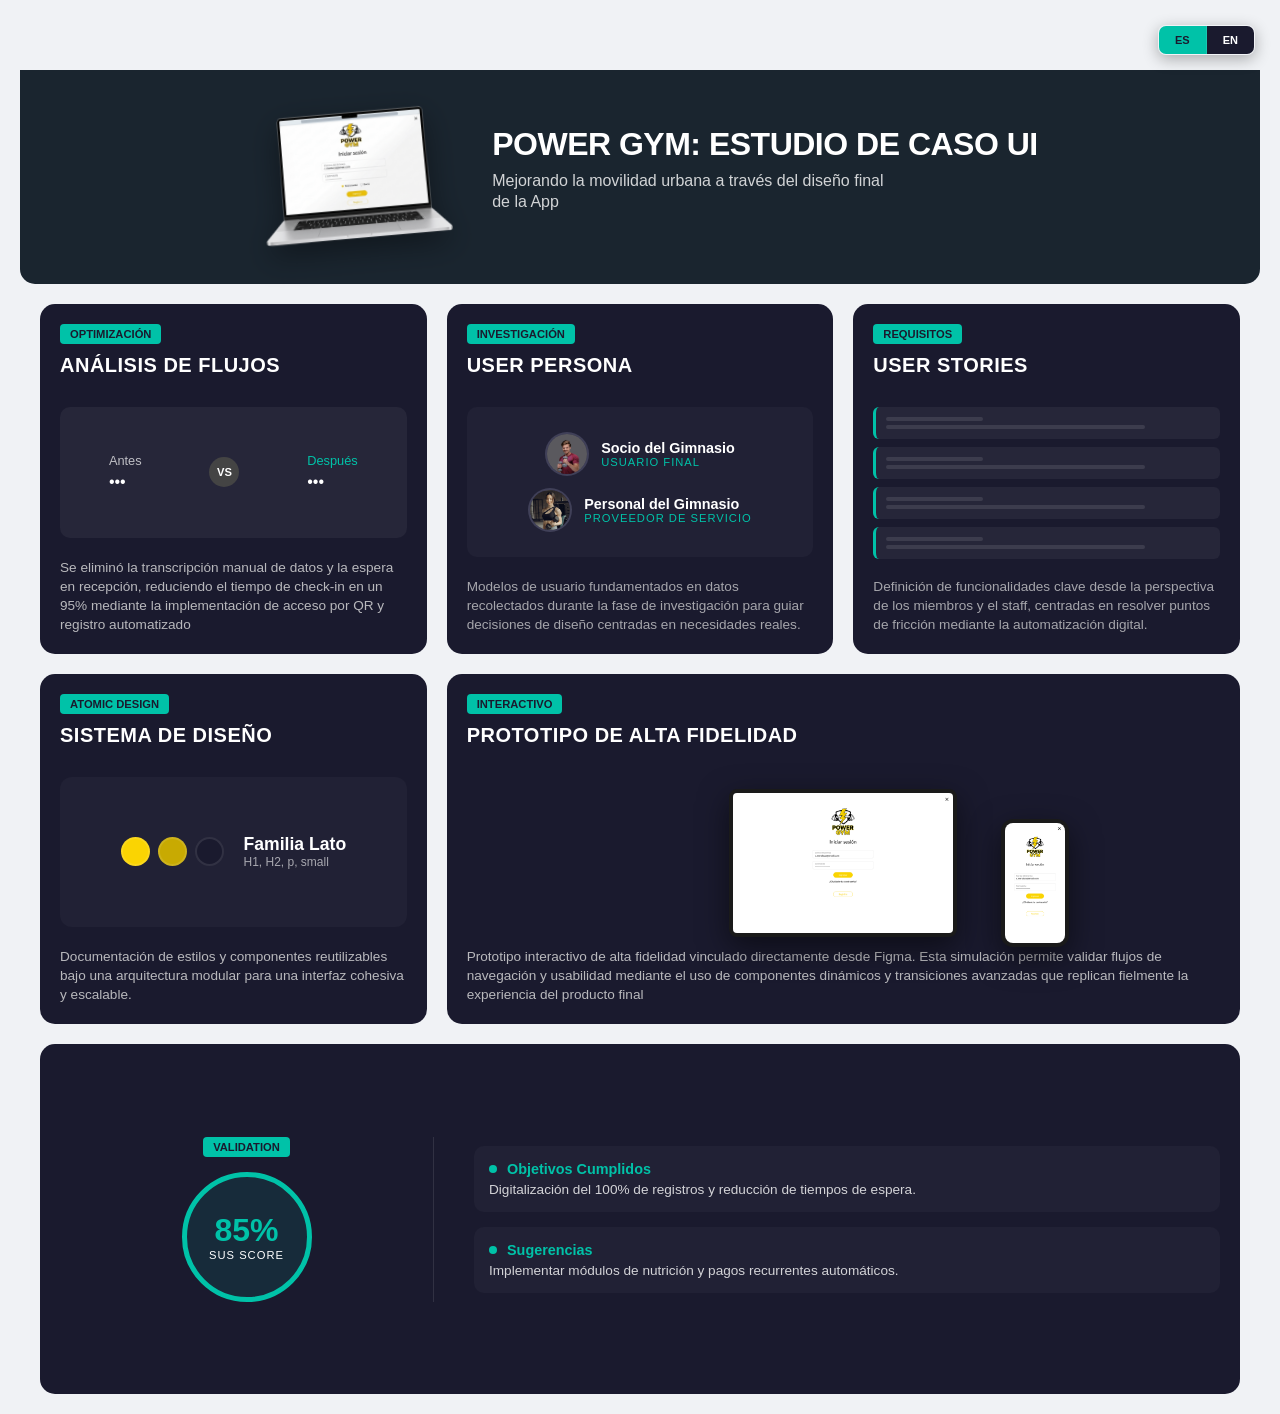
==== commit fe356676: "prototipo" ====
--- a/index.html
+++ b/index.html
@@ -298,8 +298,6 @@
                         </div>
                     </div>
 
-                    <div class="persona-divider-horizontal"></div>
-
                     <!-- User Story 2 -->
                     <div class="story-block">
                         <h4><span class="status-dot green"></span> 
@@ -314,8 +312,6 @@
                         </div>
                     </div>
 
-                    <div class="persona-divider-horizontal"></div>
-                    
                     <!-- User Story 3 -->
                     <div class="story-block">
                         <h4><span class="status-dot green"></span> 
@@ -329,8 +325,6 @@
                             alt="User Story 3" class="full-story-img">
                         </div>
                     </div>
-
-                    <div class="persona-divider-horizontal"></div>
                     
                     <!-- User Story 4 -->
                     <div class="story-block">
@@ -346,7 +340,6 @@
                         </div>
                     </div>
 
-                    <div class="persona-divider-horizontal"></div>
                 </div>
             </div>
         </section>
@@ -475,126 +468,129 @@
             </div>
         </section>
 
-        <!-- ============================================= -->
-<!-- TARJETA PROTOTYPE (REEMPLAZA USER FLOW)       -->
-<!-- ============================================= -->
-<section class="card prototype-card" onclick="expandCard(this)">
-    <button class="close-btn" onclick="closeCard(event, this)">&times;</button>
-    
-    <!-- PARTE 1: Vista previa (Desktop & Mobile) -->
-    <div class="card-preview">
-        <div class="ds-header">
-            <span class="tag-accent">Interactive</span>
-            <h3>High-Fidelity Prototype</h3>
-        </div>
-        
-        <div class="prototype-preview-container">
-            <!-- Representación visual de Desktop -->
-            <div class="preview-device desktop-view">
-                <div class="device-screen">
-                    <img src="img/prototype-desktop-snap.png" alt="Desktop Preview">
-                </div>
-            </div>
-            <!-- Representación visual de Mobile -->
-            <div class="preview-device mobile-view">
-                <div class="device-screen">
-                    <img src="img/prototype-mobile-snap.png" alt="Mobile Preview">
-                </div>
-            </div>
-        </div>
-        <p class="ds-description">Prototipos interactivos vinculados directamente desde Figma.</p>
-    </div>
-
-    <!-- PARTE 2: Contenido del Modal (Figma Embeds) -->
-    <div class="card-details">
-        <div class="modal-prototype-container">
+        <!-- Prototipo -->
+        <section class="card prototype-card" onclick="expandCard(this)">
+            <button class="close-btn" onclick="closeCard(event, this)">&times;</button>
             
-    <!-- Bloque Desktop -->
-    <div class="proto-block desktop-proto">
-        <h4>Desktop Experience</h4>
-        <div class="iframe-wrapper">
-            <iframe src="https://embed.figma.com/proto/ivTYbFZ55NKG0lSTbBZyms/Design-System-de-Essentia-Verde--Community-?node-id=88-373&p=f&scaling=scale-down-width&content-scaling=fixed&page-id=88%3A372&embed-host=share" allowfullscreen></iframe>
-        </div>
-    </div>
-
-    <!-- Bloque Mobile -->
-    <div class="proto-block mobile-proto">
-    <h4>Mobile App</h4>
-    <div class="iframe-wrapper">
-        <!-- Se cambió 'scaling=scale-down' por 'scaling=scale-down-width' y se añadió 'hide-footer=1' -->
-        <iframe 
-            src="https://embed.figma.com/proto/ivTYbFZ55NKG0lSTbBZyms/Design-System-de-Essentia-Verde--Community-?node-id=98-5051&p=f&scaling=scale-down-width&content-scaling=fixed&page-id=98%3A5050&starting-point-node-id=98%3A5051&embed-host=share&hide-footer=1" 
-            allowfullscreen>
-        </iframe>
-    </div>
-</div>
+            <!-- PARTE 1: Vista previa (Desktop & Mobile) -->
+            <div class="card-preview">
+                <div class="ds-header">
+                    <span class="tag-accent"
+                    data-es="Interactivo" 
+                    data-en="Interactive">Interactive</span>
+                    <h3 data-es="Prototipo de Alta Fidelidad" 
+                    data-en="High-Fidelity Prototype">High-Fidelity Prototype</h3>
+                </div>
+                
+                <div class="prototype-preview-container">
+                    <!-- Representación visual de Desktop -->
+                    <div class="preview-device desktop-view">
+                        <div class="device-screen">
+                            <img src="img/prototipo/desk.png" alt="Desktop Preview">
+                        </div>
+                    </div>
+                    <!-- Representación visual de Mobile -->
+                    <div class="preview-device mobile-view">
+                        <div class="device-screen">
+                            <img src="img/prototipo/mob.png" alt="Mobile Preview">
+                        </div>
+                    </div>
+                </div>
+                <p class="ds-description"
+                data-es="Prototipo interactivo de alta fidelidad vinculado directamente desde Figma. Esta simulación permite validar flujos de navegación y usabilidad mediante el uso de componentes dinámicos y transiciones avanzadas que replican fielmente la experiencia del producto final" 
+                data-en="High-fidelity interactive prototype linked directly from Figma. This simulation allows for the validation of user flows and usability through dynamic components and advanced transitions that faithfully replicate the final product experience">
+                High-fidelity interactive prototype linked directly from Figma. This simulation allows for the validation of user flows and usability through dynamic components and advanced transitions that faithfully replicate the final product experience</p>
+            </div>
+
+            <!-- PARTE 2: Contenido del Modal (Figma Embeds) -->
+            <div class="card-details">
+                <div class="modal-prototype-container">
+                    
+            <!-- Bloque Desktop -->
+            <div class="proto-block desktop-proto">
+                <h4><span class="status-dot green"></span> 
+                            <span data-es="Interfaz de Gestión para Staff" 
+                            data-en="Staff & Coach Management Interface">Staff Management Interface</span></h4>
+                <div class="iframe-wrapper">
+                    <iframe style="border: 1px solid rgba(0, 0, 0, 0.1);" width="800" height="450" src="https://embed.figma.com/proto/Tot0C124M3oSDmDecPXmlP/PowerGym?node-id=208-1511&p=f&scaling=scale-down-width&content-scaling=fixed&page-id=29%3A113&starting-point-node-id=208%3A1511&embed-host=share" allowfullscreen></iframe>
+                </div>
+            </div>
+
+            <!-- Bloque Mobile -->
+            <div class="proto-block mobile-proto">
+            <h4><span class="status-dot green"></span> 
+                            <span data-es="Interfaz de Gestión para Socios" 
+                            data-en="Member Management Interface">Member Management Interface</span></h4>
+            <div class="iframe-wrapper">
+                <!-- Se cambió 'scaling=scale-down' por 'scaling=scale-down-width' y se añadió 'hide-footer=1' -->
+                <iframe style="border: 1px solid rgba(0, 0, 0, 0.1);" height="450" src="https://embed.figma.com/proto/Tot0C124M3oSDmDecPXmlP/PowerGym?node-id=225-2691&p=f&scaling=scale-down-width&content-scaling=fixed&page-id=225%3A2660&embed-host=share" allowfullscreen></iframe>
+            </div>
+        </div>
+                    
+        </div>
+            </div>
+        </section>
+
+        <!-- Resultados -->
+        <section class="card results-card full-wide" onclick="expandCard(this)">
+            <button class="close-btn" onclick="closeCard(event, this)" aria-label="Cerrar detalle">&times;</button>
             
-</div>
-    </div>
-</section>
-
-<!-- ============================================= -->
-<!-- TARJETA RESULTS & METRICS (FULL WIDTH)        -->
-<!-- ============================================= -->
-<section class="card results-card full-wide" onclick="expandCard(this)">
-    <button class="close-btn" onclick="closeCard(event, this)" aria-label="Cerrar detalle">&times;</button>
-    
-    <!-- PARTE 1: Vista previa en el Dashboard -->
-    <div class="card-preview results-preview-layout">
-        <!-- Lado Izquierdo: SUS Score -->
-        <div class="sus-container">
-            <span class="tag-accent">Validation</span>
-            <div class="sus-circle-result">
-                <span class="sus-value">85%</span>
-                <span class="sus-label">SUS Score</span>
-            </div>
-        </div>
-
-        <!-- Lado Derecho: Objetivos y Sugerencias -->
-        <div class="summary-details">
-            <div class="summary-box goals-box">
-                <h4><span class="status-dot green"></span> Objetivos Cumplidos</h4>
-                <p>Digitalización del 100% de registros y reducción de tiempos de espera.</p>
-            </div>
-            <div class="summary-box suggestions-box">
-                <h4><span class="status-dot green"></span> Sugerencias</h4>
-                <p>Implementar módulos de nutrición y pagos recurrentes automáticos.</p>
-            </div>
-        </div>
-    </div>
-
-    <!-- PARTE 2: Contenido dentro del Modal (Detallado) -->
-    <div class="card-details">
-        <div class="modal-results-detailed">
-            <div class="results-header-detailed">
-                <h3>System Usability Scale (SUS) Analysis</h3>
-                <p>El prototipo obtuvo una calificación de <strong>85/100</strong>, situándose en el rango de "Excelente".</p>
-            </div>
-            
-            <div class="detailed-grid">
-                <!-- Columna Objetivos -->
-                <div class="detailed-section">
-                    <h4>Objetivos de Negocio Logrados</h4>
-                    <ul class="check-list">
-                        <li><strong>Eficiencia Operativa:</strong> Reducción del tiempo de registro manual (de 100s a menos de 20s).</li>
-                        <li><strong>Cero Papelería:</strong> Digitalización total de vouchers y contratos.</li>
-                        <li><strong>Control de Aforo:</strong> Monitoreo en tiempo real de usuarios en el gimnasio.</li>
-                    </ul>
-                </div>
-
-                <!-- Columna Sugerencias -->
-                <div class="detailed-section">
-                    <h4>Sugerencias Estratégicas</h4>
-                    <ul class="check-list">
-                        <li><strong>Escalabilidad:</strong> Integrar una API de pasarela de pagos para cobros automáticos.</li>
-                        <li><strong>Retención:</strong> Sistema de gamificación por asistencia constante.</li>
-                        <li><strong>Hardware:</strong> Integrar lectores biométricos (huella o QR) vinculados a la App.</li>
-                    </ul>
-                </div>
-            </div>
-        </div>
-    </div>
-</section>
+            <!-- PARTE 1: Vista previa en el Dashboard -->
+            <div class="card-preview results-preview-layout">
+                <!-- Lado Izquierdo: SUS Score -->
+                <div class="sus-container">
+                    <span class="tag-accent">Validation</span>
+                    <div class="sus-circle-result">
+                        <span class="sus-value">85%</span>
+                        <span class="sus-label">SUS Score</span>
+                    </div>
+                </div>
+
+                <!-- Lado Derecho: Objetivos y Sugerencias -->
+                <div class="summary-details">
+                    <div class="summary-box goals-box">
+                        <h4><span class="status-dot green"></span> Objetivos Cumplidos</h4>
+                        <p>Digitalización del 100% de registros y reducción de tiempos de espera.</p>
+                    </div>
+                    <div class="summary-box suggestions-box">
+                        <h4><span class="status-dot green"></span> Sugerencias</h4>
+                        <p>Implementar módulos de nutrición y pagos recurrentes automáticos.</p>
+                    </div>
+                </div>
+            </div>
+
+            <!-- PARTE 2: Contenido dentro del Modal (Detallado) -->
+            <div class="card-details">
+                <div class="modal-results-detailed">
+                    <div class="results-header-detailed">
+                        <h3>System Usability Scale (SUS) Analysis</h3>
+                        <p>El prototipo obtuvo una calificación de <strong>85/100</strong>, situándose en el rango de "Excelente".</p>
+                    </div>
+                    
+                    <div class="detailed-grid">
+                        <!-- Columna Objetivos -->
+                        <div class="detailed-section">
+                            <h4>Objetivos de Negocio Logrados</h4>
+                            <ul class="check-list">
+                                <li><strong>Eficiencia Operativa:</strong> Reducción del tiempo de registro manual (de 100s a menos de 20s).</li>
+                                <li><strong>Cero Papelería:</strong> Digitalización total de vouchers y contratos.</li>
+                                <li><strong>Control de Aforo:</strong> Monitoreo en tiempo real de usuarios en el gimnasio.</li>
+                            </ul>
+                        </div>
+
+                        <!-- Columna Sugerencias -->
+                        <div class="detailed-section">
+                            <h4>Sugerencias Estratégicas</h4>
+                            <ul class="check-list">
+                                <li><strong>Escalabilidad:</strong> Integrar una API de pasarela de pagos para cobros automáticos.</li>
+                                <li><strong>Retención:</strong> Sistema de gamificación por asistencia constante.</li>
+                                <li><strong>Hardware:</strong> Integrar lectores biométricos (huella o QR) vinculados a la App.</li>
+                            </ul>
+                        </div>
+                    </div>
+                </div>
+            </div>
+        </section>
 
     </main>
 
--- a/style.css
+++ b/style.css
@@ -865,6 +865,13 @@
         align-items: start; /* Alinea los bloques arriba si tienen alturas distintas */
     }
 
+    .modal-stories-container {
+        display: grid;
+        grid-template-columns: 1fr 1fr; /* Dos columnas de igual tamaño */
+        gap: 40px;
+        align-items: start; /* Alinea los bloques arriba si tienen alturas distintas */
+    }
+
     /* Si quieres que algún bloque (como el de colores) ocupe todo el ancho, 
        puedes usar esta clase opcional: */
     .ds-block-full {
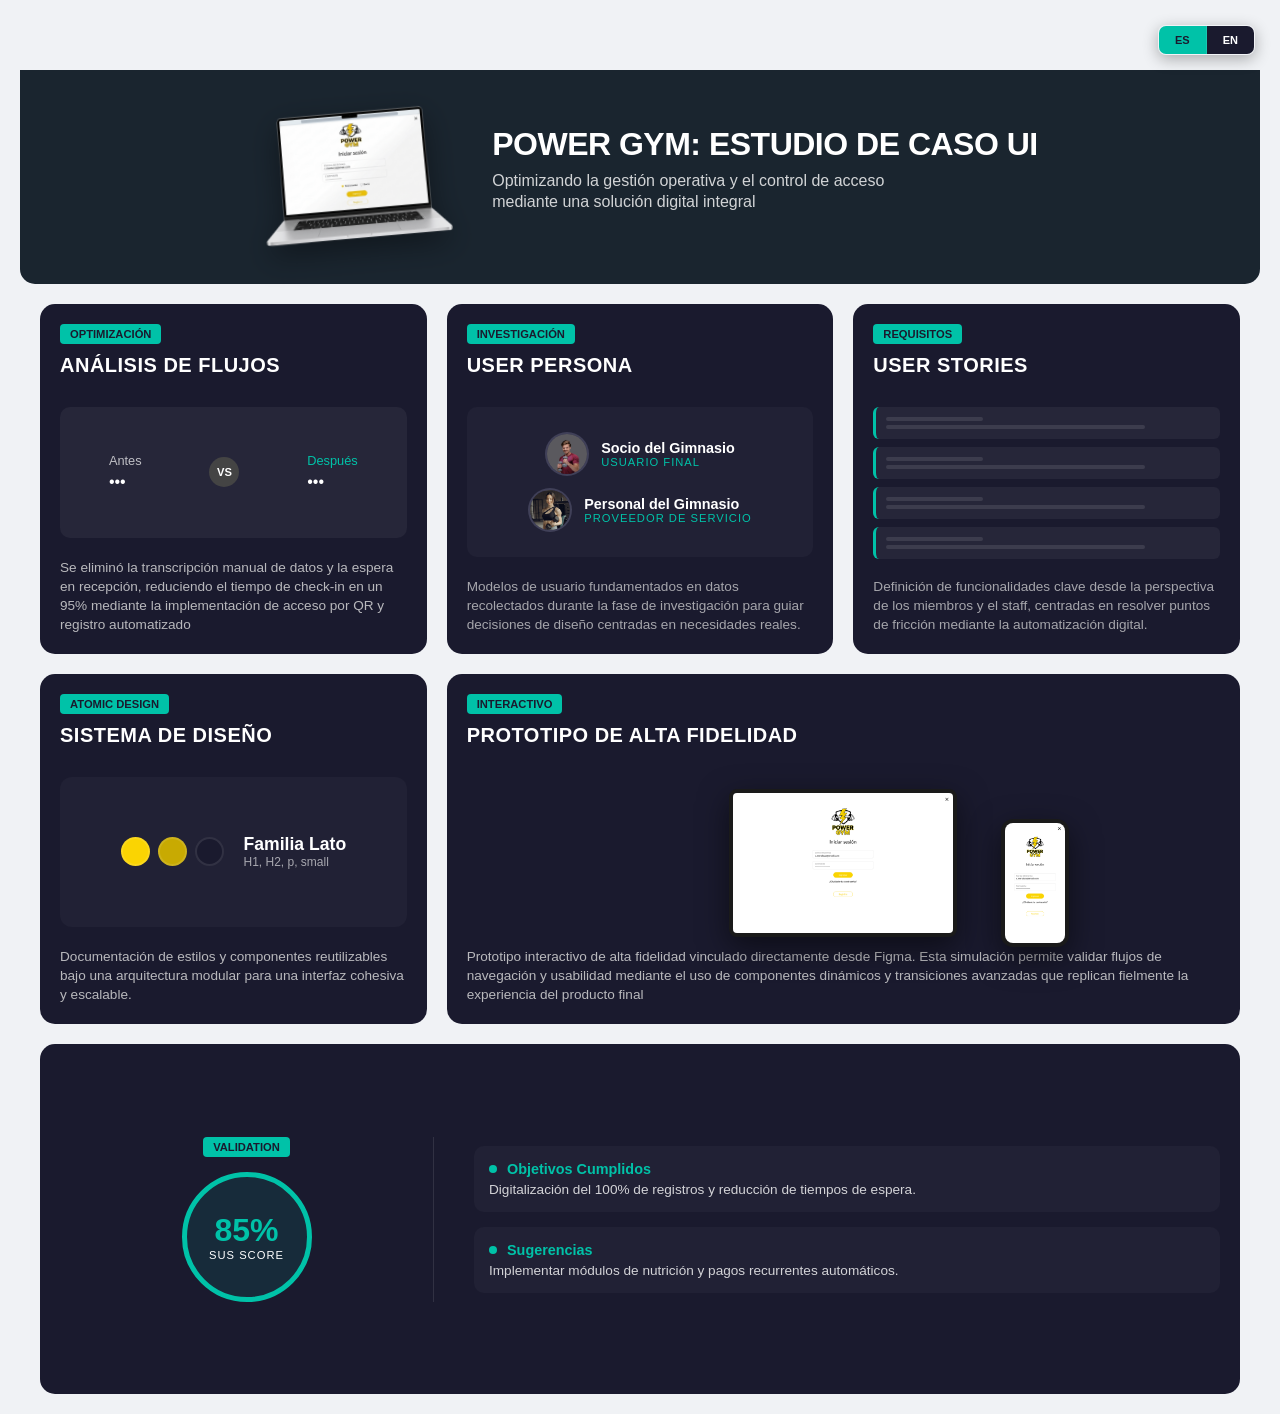
==== commit ecd6d4b6: "header" ====
--- a/index.html
+++ b/index.html
@@ -23,9 +23,9 @@
         data-en="POWER GYM: UI CASE STUDY">
         POWER GYM: UI CASE STUDY
     </h1>
-<p data-es="Mejorando la movilidad urbana a través del diseño final de la App" 
-       data-en="UI urban mobility improving commuting urban mobility to the final App design">
-       UI urban mobility improving commuting urban mobility to the final App design
+<p data-es="Optimizando la gestión operativa y el control de acceso mediante una solución digital integral" 
+       data-en="Optimizing operational management and access control through a comprehensive digital solutio">
+       Optimizing operational management and access control through a comprehensive digital solutio
     </p>            
 </div>
     </div>
@@ -601,20 +601,57 @@
     <div class="card-preview">
         <div class="quote-image" style="background-image: url('img/recepcion.jpg');"></div>
         <div class="quote-content">
-            <span class="gold-label">Golden Quote</span>
-            <p class="main-quote">“I feel like I lose too much time on paperwork when I could be helping customers.”</p>
+            <span class="gold-label"
+            data-es="Voz del Usuario" data-en="Key Quote">Golden Quote</span>
+            <p class="main-quote"
+            data-es="“Siento que pierdo demasiado tiempo en papeleo cuando podría estar ayudando a los clientes.”"
+            data-en="“I feel like I lose too much time on paperwork when I could be helping customers.”">
+                “I feel like I lose too much time on paperwork when I could be helping customers.”</p>
         </div>
     </div>
+
+     <p style="margin: 30px 30px 0px 30px;" data-es="El proyecto se realizó en un gimnasio local con una base de 426 miembros activos. Actualmente, las instalaciones dependen de procesos manuales para el registro, control de acceso y gestión de ventas. La observación se centró en identificar puntos de fricción durante las horas pico (6:00–9:00 AM/PM), donde la entrada manual de datos genera cuellos de botella operativos." 
+        data-en="The project was conducted at a local gymnasium with a member base of 426 active users. Currently, the facility relies on manual processes for registration, access control, and sales management. Observation focused on identifying friction points during peak hours (6:00–9:00 AM/PM) where manual data entry leads to operational bottlenecks.">
+        The study was conducted at a local gymnasium with a member base of 426 active users. Currently, the facility relies on manual processes for registration, access control, and sales management. Observation focused on identifying friction points during peak hours (6:00–9:00 AM/PM) where manual data entry leads to operational bottlenecks.</p>
 
     <!-- PARTE 2: Lo que solo se ve al abrir el modal -->
     <div class="card-details">
-        <h3>INSIGHTS & ANALYSIS</h3>
+        <h3 data-es="Análisis de la Situación Actual" 
+        data-en="Current State Analysis">Current State Analysis</h3>
         <ul class="data-list">
-            <li><strong>Double-Entry Redundancy:</strong> 100% operational redundancy from logbook + PC data entry.</li>
-            <li><strong>Registration Latency:</strong> 55-100 seconds per user, causing bottlenecks.</li>
-            <li><strong>Peak Hour Bottlenecks:</strong> Queues of up to 8 users during 6-9 PM, delaying 30% of entries.</li>
-            <li><strong>Administrative Burden:</strong> Staff spends 42 min/day (4.5 hrs/week) on manual transcription and data digitization.</li>
-            <li><strong>Financial Voucher Vulnerability:</strong> Increased risk of reconciliation errors and billing disputes from accumulated payments.</li>
+            <li><strong data-es="Redundancia por Doble Registro:"
+                data-en="Double-Entry Redundancy:">
+                Double-Entry Redundancy:</strong> 
+                
+                <span data-es="Redundancia operativa del 100% causada por el registro en bitácoras físicas seguido de la digitalización manual al final del día por parte del personal." 
+                    data-en="100% operational redundancy caused by members signing physical logbooks followed by end-of-day manual digitization by staff.">
+                    100% operational redundancy caused by members signing physical logbooks followed by end-of-day manual digitization by staff.</span></li>
+            
+            <li><strong data-es="Latencia en el Registro:"
+                data-en="Registration Latency:">
+                Registration Latency:</strong> 
+                <span data-es="El alta de nuevos miembros toma de 55 a 100 segundos de escritura manual, más 1 a 2 minutos para el ingreso al sistema, frecuentemente retrasado por letra ilegible."
+                    data-en="New member onboarding takes 55–100 seconds for handwriting, plus 1–2 minutes for manual system entry, often delayed by illegible handwriting.">
+                    New member onboarding takes 55–100 seconds for handwriting, plus 1–2 minutes for manual system entry, often delayed by illegible handwriting.</span></li>
+            
+            <li><strong data-es="Cuellos de Botella en Horas Pico:" data-en="Peak Hour Bottlenecks:">Peak Hour Bottlenecks:</strong> 
+                <span data-es="Durante los turnos pico, se forman filas de hasta 8 usuarios en recepción debido a los registros de entrada manuales (20 a 30 segundos por miembro)." 
+                    data-en="During peak shifts, queues of up to 8 users form at the reception due to manual check-ins (20–30 seconds per member).">
+                    During peak shifts, queues of up to 8 users form at the reception due to manual check-ins (20–30 seconds per member).
+                </span></li>
+            
+            <li><strong data-es="Carga Administrativa:" data-en="Administrative Burden:">
+                Administrative Burden:</strong> 
+                <span data-es="El personal dedica hasta 42 minutos diarios (aprox. 5 horas/semana) a transcribir la asistencia diaria del papel a la computadora." 
+                    data-en="Staff spends up to 42 minutes daily (approx. 5 hours/week) transcribing daily attendance from paper to PC.">
+                    Staff spends up to 42 minutes daily (approx. 5 hours/week) transcribing daily attendance from paper to PC.</span></li>
+
+            <li><strong data-es="Gestión Manual del Estatus de Pago: " 
+                data-en="Manual Payment Status Management: ">
+                Manual Payment Status Management:</strong> 
+                <span data-es="Ausencia de un sistema de alertas automatizado para la confirmación de pagos, lo que genera incertidumbre en el socio y carga administrativa para el personal." 
+                    data-en="Absence of an automated alert system for payment confirmation, leading to uncertainty for the member and administrative overhead for the staff.">
+                    Absence of an automated alert system for payment confirmation, leading to uncertainty for the member and administrative overhead for the staff.</span></li>
         </ul>
     </div>
 </section>
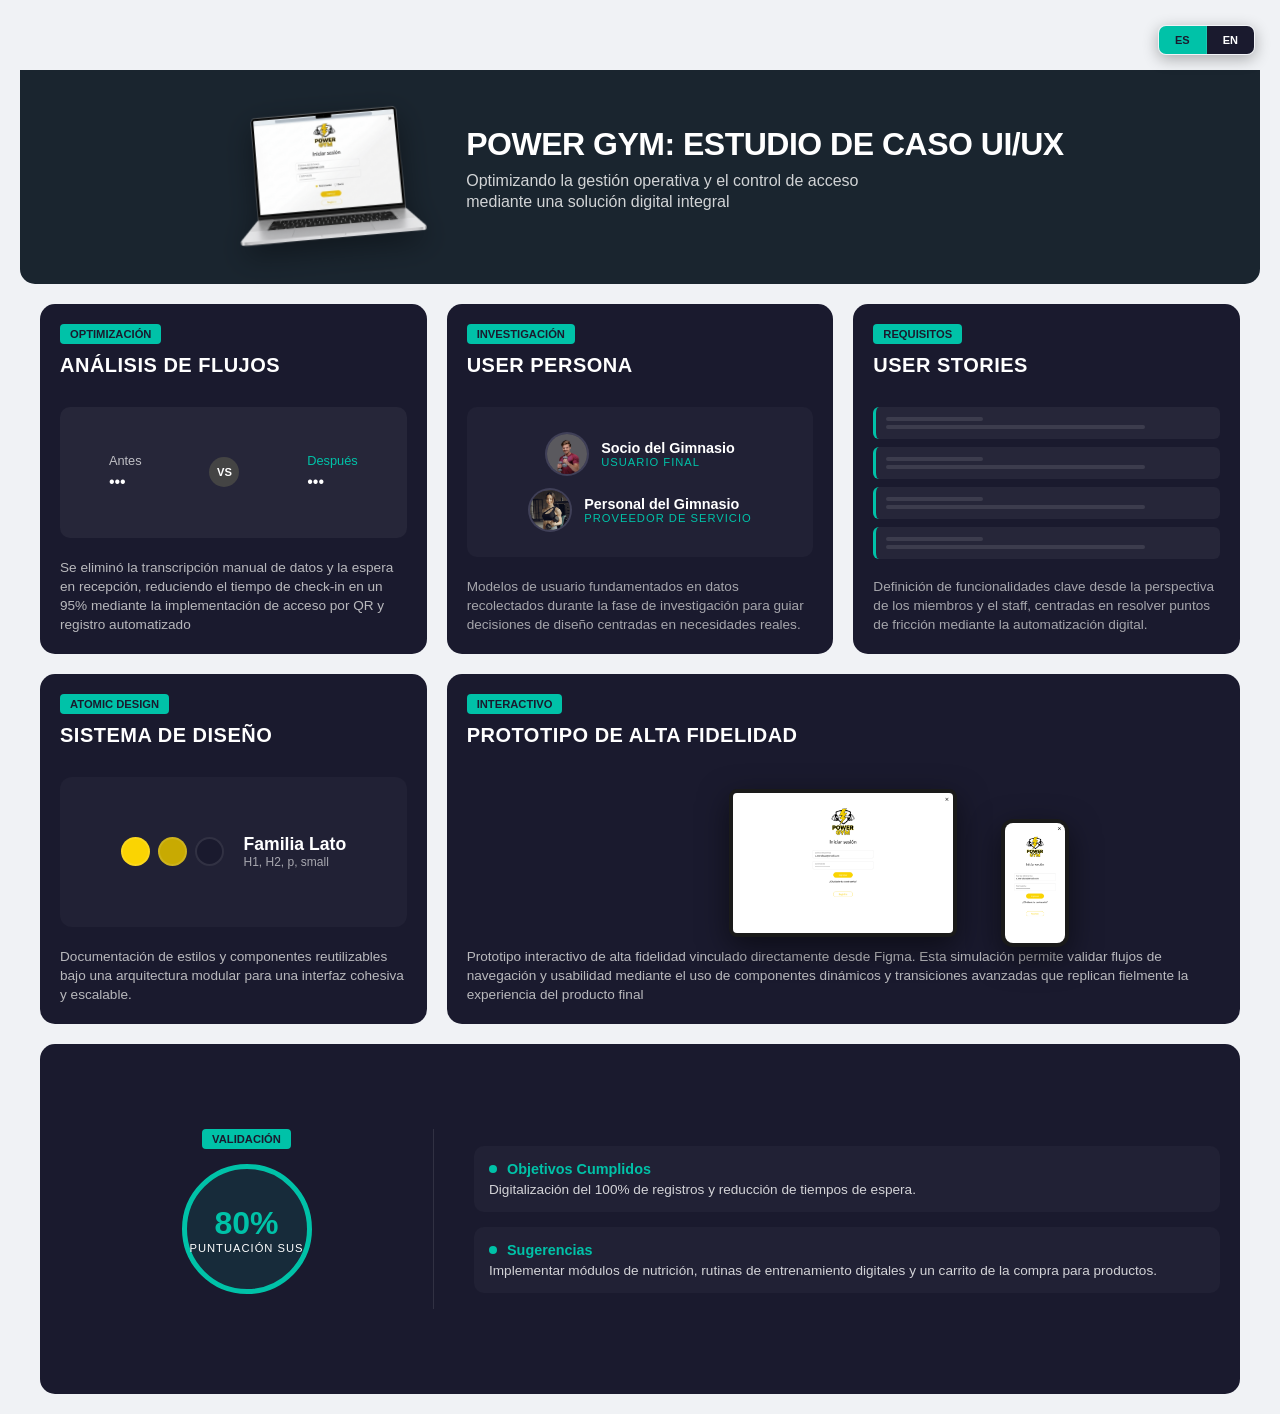
==== commit 4ff72117: "resultados 1" ====
--- a/index.html
+++ b/index.html
@@ -3,7 +3,7 @@
 <head>
     <meta charset="UTF-8">
     <meta name="viewport" content="width=device-width, initial-scale=1.0">
-    <title>UI Case Study Dashboard</title>
+    <title>UI/UX Case Study Dashboard</title>
     <link rel="stylesheet" href="style.css">
 </head>
 <body>
@@ -19,9 +19,9 @@
             <img src="img/paginaprincipal.png" alt="Power Gym App Mockup">
         </div>
         <div class="header-text">
-            <h1 data-es="POWER GYM: ESTUDIO DE CASO UI" 
-        data-en="POWER GYM: UI CASE STUDY">
-        POWER GYM: UI CASE STUDY
+            <h1 data-es="POWER GYM: ESTUDIO DE CASO UI/UX" 
+        data-en="POWER GYM: UI/UX CASE STUDY">
+        POWER GYM: UI/UX CASE STUDY
     </h1>
 <p data-es="Optimizando la gestión operativa y el control de acceso mediante una solución digital integral" 
        data-en="Optimizing operational management and access control through a comprehensive digital solutio">
@@ -245,7 +245,6 @@
             </div>
         </section>
 
-
         <!-- User Stories -->
         <section class="card story-card" onclick="expandCard(this)">
             <button class="close-btn" onclick="closeCard(event, this)">&times;</button>
@@ -539,22 +538,29 @@
             <div class="card-preview results-preview-layout">
                 <!-- Lado Izquierdo: SUS Score -->
                 <div class="sus-container">
-                    <span class="tag-accent">Validation</span>
+                    <span class="tag-accent" data-es="Validación" data-en="Validation">Validation</span>
                     <div class="sus-circle-result">
-                        <span class="sus-value">85%</span>
-                        <span class="sus-label">SUS Score</span>
+                        <span class="sus-value">80%</span>
+                        <span class="sus-label" 
+                        data-es="Puntuación SUS" data-en="SUS Score">
+                        SUS Score</span>
                     </div>
                 </div>
 
                 <!-- Lado Derecho: Objetivos y Sugerencias -->
                 <div class="summary-details">
                     <div class="summary-box goals-box">
-                        <h4><span class="status-dot green"></span> Objetivos Cumplidos</h4>
-                        <p>Digitalización del 100% de registros y reducción de tiempos de espera.</p>
+                        <h4><span class="status-dot green"></span> 
+                            <span data-es="Objetivos Cumplidos" data-en="Goals Achieved">Goals Achieved</span></h4>
+                        <p data-es="Digitalización del 100% de registros y reducción de tiempos de espera."
+                        data-en="100% digitalization of records and reduction in wait times.">100% digitalization of records and reduction in wait times.</p>
                     </div>
                     <div class="summary-box suggestions-box">
-                        <h4><span class="status-dot green"></span> Sugerencias</h4>
-                        <p>Implementar módulos de nutrición y pagos recurrentes automáticos.</p>
+                        <h4><span class="status-dot green"></span> 
+                           <span data-es="Sugerencias" data-en="Suggestions">Suggestions</span></h4>
+                        <p data-es="Implementar módulos de nutrición, rutinas de entrenamiento digitales y un carrito de la compra para productos."
+                        data-en="Implement nutrition modules, digital workout routines, and a shopping cart for merchandise.">
+                            Implement nutrition modules, digital workout routines, and a shopping cart for merchandise.</p>
                     </div>
                 </div>
             </div>
--- a/style.css
+++ b/style.css
@@ -1051,6 +1051,7 @@
 
 .sus-circle-result {
     margin-top: 15px;
+    margin-bottom: 15px;
     width: 120px;
     height: 120px;
     border: 5px solid var(--accent);
